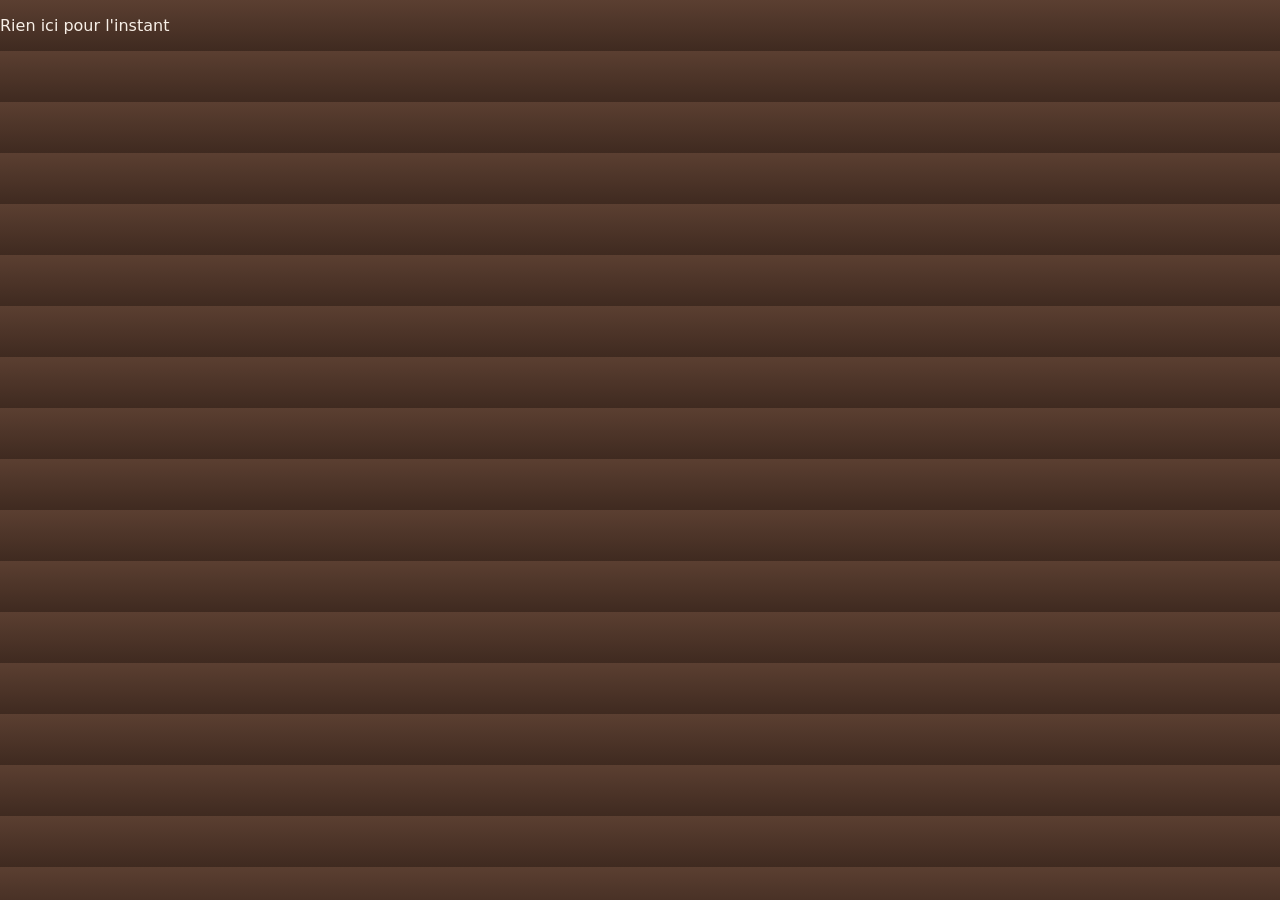
==== cafes.html @ 08c85175 "Add Les Douces Heures homepage and pages" ====
<!doctype html>
<html lang="fr">
  <head>
    <meta charset="utf-8" />
    <meta name="viewport" content="width=device-width, initial-scale=1" />
    <title>Cafés | Les Douces Heures</title>
    <link rel="stylesheet" href="styles.css" />
  </head>
  <body class="page-cafes">
    <p>Rien ici pour l'instant</p>
  </body>
</html>
---- styles.css ----
:root {
  --bg: #f2f8f2;
  --bg-soft: #f3eee6;
  --surface: rgba(255, 255, 255, 0.72);
  --surface-solid: #f8fbff;
  --text: #2c2119;
  --muted: #69584b;
  --coffee: #4d3428;
  --coffee-deep: #2c1d16;
  --beige: #d9c7ad;
  --sage: #93a08b;
  --wood: #be946d;
  --shadow: 0 18px 50px rgba(55, 38, 25, 0.08);
  --shadow-soft: 0 10px 30px rgba(55, 38, 25, 0.06);
  --radius-xl: 34px;
  --radius-lg: 24px;
  --radius-md: 18px;
  --radius-sm: 14px;
  --container: 1180px;
  --font-body: "Manrope", system-ui, sans-serif;
  --font-heading: "Fraunces", Georgia, serif;
}

* {
  box-sizing: border-box;
}

html {
  scroll-behavior: smooth;
}

body {
  margin: 0;
  font-family: var(--font-body);
  color: var(--text);
  background: var(--page-bg, #f8f6f2);
}

body.page-home {
  --page-bg: #f8f6f2;
}

body.page-cafes {
  --page-bg: linear-gradient(180deg, #5b3f31 0%, #3f2a20 100%);
  --page-text: #f7efe7;
  --page-muted: rgba(247, 239, 231, 0.78);
}

body.page-thes {
  --page-bg:
    radial-gradient(circle at top left, rgba(147, 160, 139, 0.16), transparent 28%),
    radial-gradient(circle at right top, rgba(205, 226, 207, 0.3), transparent 30%),
    linear-gradient(180deg, #f3fbf3 0%, #edf7ee 100%);
}

body.page-the {
  --page-bg:
    radial-gradient(circle at top left, rgba(147, 160, 139, 0.16), transparent 28%),
    radial-gradient(circle at right top, rgba(205, 226, 207, 0.3), transparent 30%),
    linear-gradient(180deg, #f3fbf3 0%, #edf7ee 100%);
}

body.page-cafes {
  color: var(--page-text, var(--text));
}

body.page-cafes .section,
body.page-cafes .page-hero,
body.page-cafes .footer {
  background: transparent;
}

body.page-cafes .container,
body.page-cafes .page-hero__copy,
body.page-cafes .page-hero__panel {
  color: var(--page-text, var(--text));
}

body.page-cafes .eyebrow,
body.page-cafes .section-kicker,
body.page-cafes .lead,
body.page-cafes .section-heading p,
body.page-cafes .feature-card p,
body.page-cafes .specialty-card p,
body.page-cafes .product-card p,
body.page-cafes .story__content p,
body.page-cafes .info-list strong,
body.page-cafes .footer p,
body.page-cafes .footer__bottom a,
body.page-cafes .socials a {
  color: var(--page-muted, var(--muted));
}

body.page-cafes .btn--primary {
  background: linear-gradient(135deg, #f0d1b2, #d8aa7b);
  color: #2c1d16;
}

body.page-cafes .btn--secondary {
  color: #f7efe7;
  border-color: rgba(247, 239, 231, 0.24);
}

img {
  display: block;
  width: 100%;
  height: 100%;
  object-fit: cover;
}

a {
  color: inherit;
  text-decoration: none;
}

.site-shell {
  overflow: clip;
}

.container {
  width: min(var(--container), calc(100% - 2rem));
  margin: 0 auto;
}

.skip-link {
  position: absolute;
  left: -999px;
  top: 1rem;
  z-index: 1000;
  padding: 0.75rem 1rem;
  border-radius: 999px;
  background: var(--coffee);
  color: #fff;
}

.skip-link:focus {
  left: 1rem;
}

.hero {
  position: relative;
  min-height: 100svh;
  display: grid;
  align-items: end;
  padding: 1.25rem 0 6rem;
}

.hero__media,
.hero__overlay {
  position: absolute;
  inset: 0;
}

.hero__media img {
  filter: saturate(0.95) contrast(0.92);
  transform: scale(1.03);
}

.hero__overlay {
  background:
    linear-gradient(180deg, rgba(20, 14, 11, 0.28) 0%, rgba(20, 14, 11, 0.36) 50%, rgba(248, 246, 242, 0.02) 100%),
    linear-gradient(90deg, rgba(14, 10, 8, 0.48) 0%, rgba(14, 10, 8, 0.14) 60%, rgba(14, 10, 8, 0.28) 100%);
}

.hero__brand {
  position: absolute;
  top: 1.4rem;
  left: 50%;
  transform: translateX(-50%);
  display: inline-flex;
  align-items: center;
  gap: 0.85rem;
  z-index: 2;
  padding: 0.8rem 1.1rem;
  border: 1px solid rgba(255, 255, 255, 0.16);
  border-radius: 999px;
  background: rgba(26, 18, 13, 0.3);
  color: #fff;
  backdrop-filter: blur(18px);
}

.brand-mark {
  width: 42px;
  height: 42px;
  border-radius: 50%;
  border: 1px solid rgba(255, 255, 255, 0.28);
  display: grid;
  place-items: center;
  position: relative;
}

.brand-mark span {
  position: absolute;
  border-radius: 999px;
  background: #f2d5b5;
}

.brand-mark span:nth-child(1) {
  width: 6px;
  height: 18px;
  top: 6px;
}

.brand-mark span:nth-child(2) {
  width: 22px;
  height: 12px;
  bottom: 6px;
}

.brand-mark span:nth-child(3) {
  width: 14px;
  height: 3px;
  bottom: 2px;
}

.brand-kicker {
  margin: 0;
  font-size: 0.75rem;
  letter-spacing: 0.14em;
  text-transform: uppercase;
  color: rgba(255, 255, 255, 0.72);
}

.brand-name {
  margin: 0.1rem 0 0;
  font-family: var(--font-heading);
  font-size: 1.08rem;
  font-weight: 600;
  letter-spacing: 0;
}

.hero__content {
  position: relative;
  z-index: 2;
  width: min(var(--container), calc(100% - 2rem));
  margin: 0 auto;
  display: grid;
  grid-template-columns: minmax(0, 1.15fr) minmax(280px, 360px);
  gap: 2rem;
  align-items: end;
}

.hero__copy {
  max-width: 760px;
  color: #fff;
  padding: 1rem 0 2rem;
}

.eyebrow,
.section-kicker {
  margin: 0 0 0.9rem;
  font-size: 0.78rem;
  font-weight: 800;
  letter-spacing: 0.16em;
  text-transform: uppercase;
}

.eyebrow {
  color: #f2d5b5;
}

.hero h1 {
  margin: 0;
  font-family: var(--font-heading);
  font-size: clamp(4rem, 10vw, 7.2rem);
  line-height: 0.9;
  letter-spacing: -0.06em;
  font-weight: 600;
}

.subtitle {
  margin: 1rem 0 0;
  font-size: clamp(1.05rem, 2vw, 1.35rem);
  color: rgba(255, 255, 255, 0.82);
}

.lead {
  max-width: 40rem;
  margin: 1.1rem 0 0;
  font-size: clamp(1rem, 1.35vw, 1.15rem);
  line-height: 1.85;
  color: rgba(255, 255, 255, 0.88);
}

.hero__actions {
  display: flex;
  flex-wrap: wrap;
  gap: 0.9rem;
  margin-top: 2rem;
}

.btn {
  display: inline-flex;
  align-items: center;
  justify-content: center;
  min-height: 52px;
  padding: 0.95rem 1.35rem;
  border-radius: 999px;
  font-weight: 800;
  transition: transform 220ms ease, box-shadow 220ms ease, background-color 220ms ease, color 220ms ease;
}

.btn:hover {
  transform: translateY(-2px);
}

.btn--primary {
  background: linear-gradient(135deg, var(--coffee), #6a4b39);
  color: #fff;
  box-shadow: 0 16px 40px rgba(77, 52, 40, 0.22);
}

.btn--secondary {
  background: rgba(255, 255, 255, 0.12);
  border: 1px solid rgba(255, 255, 255, 0.26);
  color: #fff;
  backdrop-filter: blur(12px);
}

.hero__note {
  background: linear-gradient(180deg, rgba(255, 255, 255, 0.9), rgba(255, 255, 255, 0.76));
  color: var(--text);
  border-radius: var(--radius-xl);
  padding: 1.5rem;
  box-shadow: var(--shadow);
  backdrop-filter: blur(16px);
}

.hero__note-title {
  margin: 0 0 0.7rem;
  font-family: var(--font-heading);
  font-size: 1.8rem;
  font-weight: 600;
}

.hero__note p:last-child {
  margin-bottom: 0;
  line-height: 1.8;
  color: var(--muted);
}

.section {
  padding: 4.5rem 0;
}

.section--soft {
  background: linear-gradient(180deg, rgba(255, 255, 255, 0.48), rgba(248, 246, 242, 0.72));
}

.grid-3 {
  display: grid;
  grid-template-columns: repeat(3, minmax(0, 1fr));
  gap: 1.4rem;
}

.overlap-cards {
  margin-top: -4.5rem;
  position: relative;
  z-index: 3;
}

.feature-card {
  overflow: hidden;
  border-radius: var(--radius-xl);
  background: rgba(255, 255, 255, 0.82);
  box-shadow: var(--shadow);
  transition: transform 240ms ease, box-shadow 240ms ease;
}

.feature-card:hover {
  transform: translateY(-8px);
  box-shadow: 0 22px 45px rgba(55, 38, 25, 0.12);
}

.feature-card__media {
  height: 230px;
  overflow: hidden;
}

.feature-card__media img,
.specialty-card img,
.product-card img,
.story__media img,
.gallery-item img {
  transition: transform 420ms ease;
}

.feature-card:hover img,
.specialty-card:hover img,
.product-card:hover img,
.story__media:hover img,
.gallery-item:hover img {
  transform: scale(1.05);
}

.feature-card__body {
  padding: 1.35rem 1.4rem 1.55rem;
}

.feature-card__icon {
  width: 52px;
  height: 52px;
  display: grid;
  place-items: center;
  border-radius: 50%;
  background: rgba(147, 160, 139, 0.16);
  font-size: 1.3rem;
  margin-bottom: 0.85rem;
}

.feature-card h2,
.section-heading h2,
.story__content h2,
.practical__content h2 {
  margin: 0;
  font-family: var(--font-heading);
  font-size: clamp(2.2rem, 4vw, 3.6rem);
  line-height: 0.98;
  letter-spacing: -0.05em;
  font-weight: 600;
}

.feature-card p,
.section-heading p,
.story__content p,
.specialty-card p,
.product-card p,
.info-list strong {
  line-height: 1.8;
  color: var(--muted);
}

.section-heading {
  max-width: 760px;
  margin-bottom: 2rem;
}

.section-heading p {
  margin-bottom: 0;
}

.specialties-grid {
  display: grid;
  grid-template-columns: repeat(3, minmax(0, 1fr));
  gap: 1.2rem;
}

.specialty-card {
  overflow: hidden;
  border-radius: var(--radius-lg);
  background: var(--surface-solid);
  box-shadow: var(--shadow-soft);
  transition: transform 240ms ease, box-shadow 240ms ease;
}

.specialty-card:hover {
  transform: translateY(-8px);
  box-shadow: var(--shadow);
}

.specialty-card img {
  height: 220px;
}

.specialty-card div {
  padding: 1.15rem 1.15rem 1.35rem;
}

.specialty-card h3,
.product-group h3,
.product-card h4,
.footer h3 {
  margin: 0 0 0.5rem;
  font-family: var(--font-heading);
  font-size: 1.08rem;
  font-weight: 600;
}

.products-layout {
  display: grid;
  gap: 2rem;
}

.product-group {
  padding: 1.5rem;
  border-radius: var(--radius-xl);
  background: rgba(255, 255, 255, 0.72);
  box-shadow: var(--shadow-soft);
}

.product-grid {
  display: grid;
  grid-template-columns: repeat(3, minmax(0, 1fr));
  gap: 1rem;
}

.product-card {
  overflow: hidden;
  border-radius: 22px;
  background: #fff;
  border: 1px solid rgba(77, 52, 40, 0.06);
  transition: transform 240ms ease, box-shadow 240ms ease;
}

.product-card:hover {
  transform: translateY(-6px);
  box-shadow: var(--shadow-soft);
}

.product-card img {
  height: 240px;
}

.product-card__body {
  padding: 1.1rem 1.1rem 1.2rem;
}

.text-link {
  display: inline-flex;
  margin-top: 0.55rem;
  color: var(--coffee);
  font-weight: 800;
}

.section--story {
  background:
    linear-gradient(135deg, rgba(147, 160, 139, 0.1), transparent 26%),
    linear-gradient(180deg, rgba(255, 255, 255, 0.38), rgba(248, 246, 242, 0.9));
}

.story {
  display: grid;
  grid-template-columns: 1.1fr 0.9fr;
  gap: 2rem;
  align-items: center;
}

.story__media,
.practical__map {
  overflow: hidden;
  border-radius: var(--radius-xl);
  box-shadow: var(--shadow);
  min-height: 460px;
}

.story__content {
  padding: 1rem 0;
}

.gallery-grid {
  display: grid;
  grid-template-columns: repeat(4, minmax(0, 1fr));
  gap: 1rem;
}

.gallery-item {
  margin: 0;
  overflow: hidden;
  border-radius: var(--radius-lg);
  box-shadow: var(--shadow-soft);
  position: relative;
  min-height: 250px;
}

.gallery-item--wide {
  grid-column: span 2;
}

.gallery-item figcaption {
  position: absolute;
  left: 1rem;
  bottom: 1rem;
  padding: 0.55rem 0.8rem;
  border-radius: 999px;
  background: rgba(255, 255, 255, 0.84);
  backdrop-filter: blur(10px);
  font-weight: 800;
}

.testimonial-carousel {
  display: grid;
  grid-template-columns: auto minmax(0, 1fr) auto;
  align-items: center;
  gap: 1rem;
}

.testimonial-carousel__viewport {
  overflow: hidden;
}

.testimonial-carousel__track {
  display: flex;
  transition: transform 500ms ease;
}

.testimonial {
  min-width: 100%;
  display: grid;
  place-items: center;
}

.testimonial__card {
  width: min(760px, 100%);
  padding: 2rem;
  border-radius: var(--radius-xl);
  background: rgba(255, 255, 255, 0.84);
  box-shadow: var(--shadow);
}

.testimonial__stars {
  color: #c89d48;
  letter-spacing: 0.2rem;
  font-size: 1.2rem;
}

.testimonial__card p {
  margin: 1rem 0 0;
  font-size: 1.05rem;
  line-height: 1.9;
}

.testimonial__meta {
  margin-top: 1rem;
  display: flex;
  align-items: center;
  justify-content: space-between;
  gap: 1rem;
  color: var(--muted);
}

.carousel-btn {
  width: 48px;
  height: 48px;
  border: 0;
  border-radius: 50%;
  background: var(--coffee);
  color: #fff;
  font-size: 1.7rem;
  cursor: pointer;
  box-shadow: var(--shadow-soft);
  transition: transform 200ms ease, opacity 200ms ease;
}

.carousel-btn:hover {
  transform: translateY(-2px);
}

.testimonial-dots {
  display: flex;
  justify-content: center;
  gap: 0.6rem;
  margin-top: 1rem;
}

.testimonial-dots button {
  width: 11px;
  height: 11px;
  border: 0;
  border-radius: 50%;
  background: rgba(77, 52, 40, 0.22);
  cursor: pointer;
}

.testimonial-dots button.is-active {
  width: 28px;
  border-radius: 999px;
  background: var(--coffee);
}

.practical {
  display: grid;
  grid-template-columns: 0.9fr 1.1fr;
  gap: 1.5rem;
  align-items: stretch;
}

.practical__content {
  padding: 1.5rem;
  border-radius: var(--radius-xl);
  background: rgba(255, 255, 255, 0.84);
  box-shadow: var(--shadow-soft);
}

.info-list {
  display: grid;
  gap: 1rem;
  margin: 1.5rem 0 2rem;
}

.info-list span {
  display: block;
  margin-bottom: 0.2rem;
  font-size: 0.82rem;
  font-weight: 800;
  letter-spacing: 0.12em;
  text-transform: uppercase;
  color: var(--sage);
}

.practical__map iframe {
  width: 100%;
  height: 100%;
  border: 0;
}

.footer {
  padding: 2.6rem 0 7rem;
  background: linear-gradient(180deg, rgba(255, 255, 255, 0.52), rgba(248, 246, 242, 1));
  border-top: 1px solid rgba(77, 52, 40, 0.08);
}

.footer__grid {
  display: grid;
  grid-template-columns: 1.3fr 1fr 1fr 1fr;
  gap: 1.3rem;
}

.footer__logo {
  margin: 0 0 0.8rem;
  font-family: var(--font-heading);
  font-size: 1.7rem;
  font-weight: 600;
  letter-spacing: -0.03em;
}

.socials {
  display: flex;
  gap: 0.8rem;
  flex-wrap: wrap;
}

.socials a,
.footer__bottom a {
  color: var(--coffee);
  font-weight: 700;
}

.footer__bottom {
  display: flex;
  gap: 1rem;
  justify-content: space-between;
  flex-wrap: wrap;
  margin-top: 1.8rem;
  padding-top: 1.2rem;
  border-top: 1px solid rgba(77, 52, 40, 0.08);
}

.page-hero {
  min-height: 64svh;
  padding: 2rem 0 3rem;
  display: grid;
  align-items: center;
  background:
    radial-gradient(circle at top left, rgba(147, 160, 139, 0.12), transparent 30%),
    radial-gradient(circle at top right, rgba(217, 199, 173, 0.18), transparent 28%),
    linear-gradient(180deg, #fffdf9 0%, #f8f6f2 100%);
}

.page-hero__inner {
  display: grid;
  grid-template-columns: minmax(0, 1.05fr) minmax(280px, 0.95fr);
  gap: 1.5rem;
  align-items: center;
}

.page-hero__copy {
  padding: 1rem 0;
}

.page-hero__copy h1 {
  margin: 0;
  font-family: var(--font-heading);
  font-size: clamp(3.4rem, 8vw, 6rem);
  line-height: 0.92;
  letter-spacing: -0.05em;
}

.page-hero__panel {
  overflow: hidden;
  border-radius: var(--radius-xl);
  box-shadow: var(--shadow);
  min-height: 420px;
}

.page-hero__panel img {
  min-height: 420px;
}

.page-hero .lead {
  color: var(--muted);
  max-width: 34rem;
}

.page-hero .btn {
  margin-top: 1rem;
}

.bottom-nav {
  position: fixed;
  left: 50%;
  bottom: max(1rem, env(safe-area-inset-bottom));
  transform: translateX(-50%);
  z-index: 50;
  display: grid;
  grid-template-columns: repeat(5, minmax(0, 1fr));
  width: min(720px, calc(100% - 1rem));
  padding: 0.55rem;
  gap: 0.35rem;
  border-radius: 999px;
  background: rgba(255, 255, 255, 0.76);
  backdrop-filter: blur(20px);
  box-shadow: 0 16px 40px rgba(55, 38, 25, 0.14);
}

.bottom-nav__item {
  display: grid;
  justify-items: center;
  gap: 0.18rem;
  padding: 0.72rem 0.45rem;
  border-radius: 999px;
  color: var(--muted);
  transition: background-color 200ms ease, color 200ms ease, transform 200ms ease;
}

.bottom-nav__item span {
  font-size: 1.05rem;
}

.bottom-nav__item strong {
  font-size: 0.82rem;
}

.bottom-nav__item:hover,
.bottom-nav__item.is-active {
  background: rgba(77, 52, 40, 0.12);
  color: var(--coffee);
  transform: translateY(-1px);
}

.reveal {
  opacity: 0;
  transform: translateY(28px);
  transition: opacity 700ms ease, transform 700ms ease;
}

.reveal.is-visible {
  opacity: 1;
  transform: translateY(0);
}

.section-heading,
.specialty-card,
.product-card,
.feature-card,
.story__media,
.story__content,
.gallery-item,
.testimonial__card,
.practical__content,
.practical__map {
  will-change: transform;
}

@media (max-width: 1100px) {
  .hero__content,
  .story,
  .practical,
  .footer__grid {
    grid-template-columns: 1fr;
  }

  .hero__content {
    gap: 1rem;
  }

  .story__media,
  .practical__map {
    min-height: 360px;
  }

  .grid-3,
  .specialties-grid,
  .product-grid,
  .gallery-grid {
    grid-template-columns: repeat(2, minmax(0, 1fr));
  }

  .page-hero__inner {
    grid-template-columns: 1fr;
  }
}

@media (max-width: 760px) {
  .hero {
    padding-top: 4.2rem;
    padding-bottom: 7rem;
  }

  .hero__brand {
    left: 1rem;
    transform: none;
    right: 1rem;
    justify-content: center;
  }

  .hero__content {
    width: calc(100% - 1rem);
  }

  .hero h1 {
    font-size: clamp(3.1rem, 14vw, 4.8rem);
  }

  .page-hero {
    min-height: auto;
    padding-top: 5rem;
  }

  .page-hero__panel,
  .page-hero__panel img {
    min-height: 300px;
  }

  .grid-3,
  .specialties-grid,
  .product-grid,
  .gallery-grid {
    grid-template-columns: 1fr;
  }

  .gallery-item--wide {
    grid-column: auto;
  }

  .overlap-cards {
    margin-top: -2rem;
  }

  .testimonial-carousel {
    grid-template-columns: 1fr;
  }

  .carousel-btn {
    display: none;
  }

  .bottom-nav {
    grid-template-columns: repeat(5, minmax(0, 1fr));
    width: calc(100% - 0.75rem);
    border-radius: 24px;
  }

  .bottom-nav__item {
    padding: 0.65rem 0.2rem;
  }

  .bottom-nav__item strong {
    font-size: 0.72rem;
  }

  .footer {
    padding-bottom: 8rem;
  }
}

@media (prefers-reduced-motion: reduce) {
  html {
    scroll-behavior: auto;
  }

  *,
  *::before,
  *::after {
    animation-duration: 0.01ms !important;
    animation-iteration-count: 1 !important;
    transition-duration: 0.01ms !important;
    scroll-behavior: auto !important;
  }
}
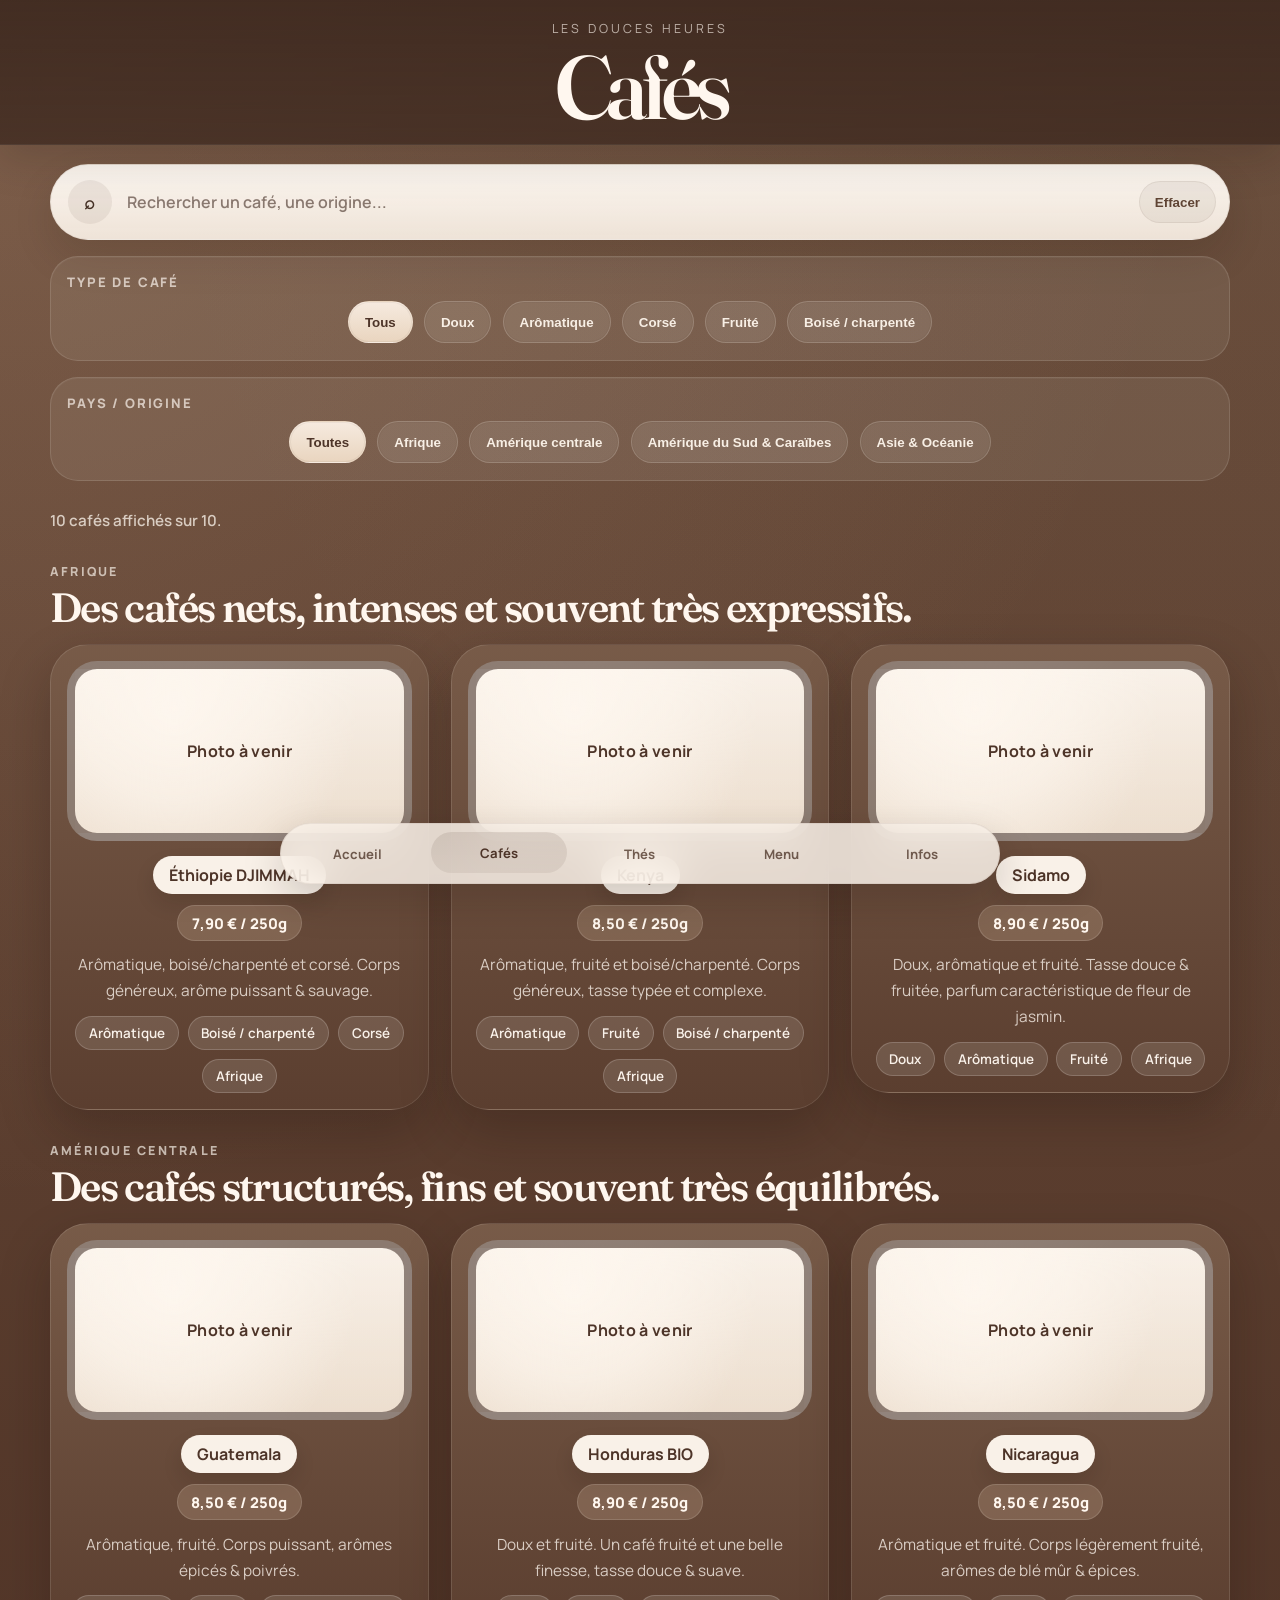
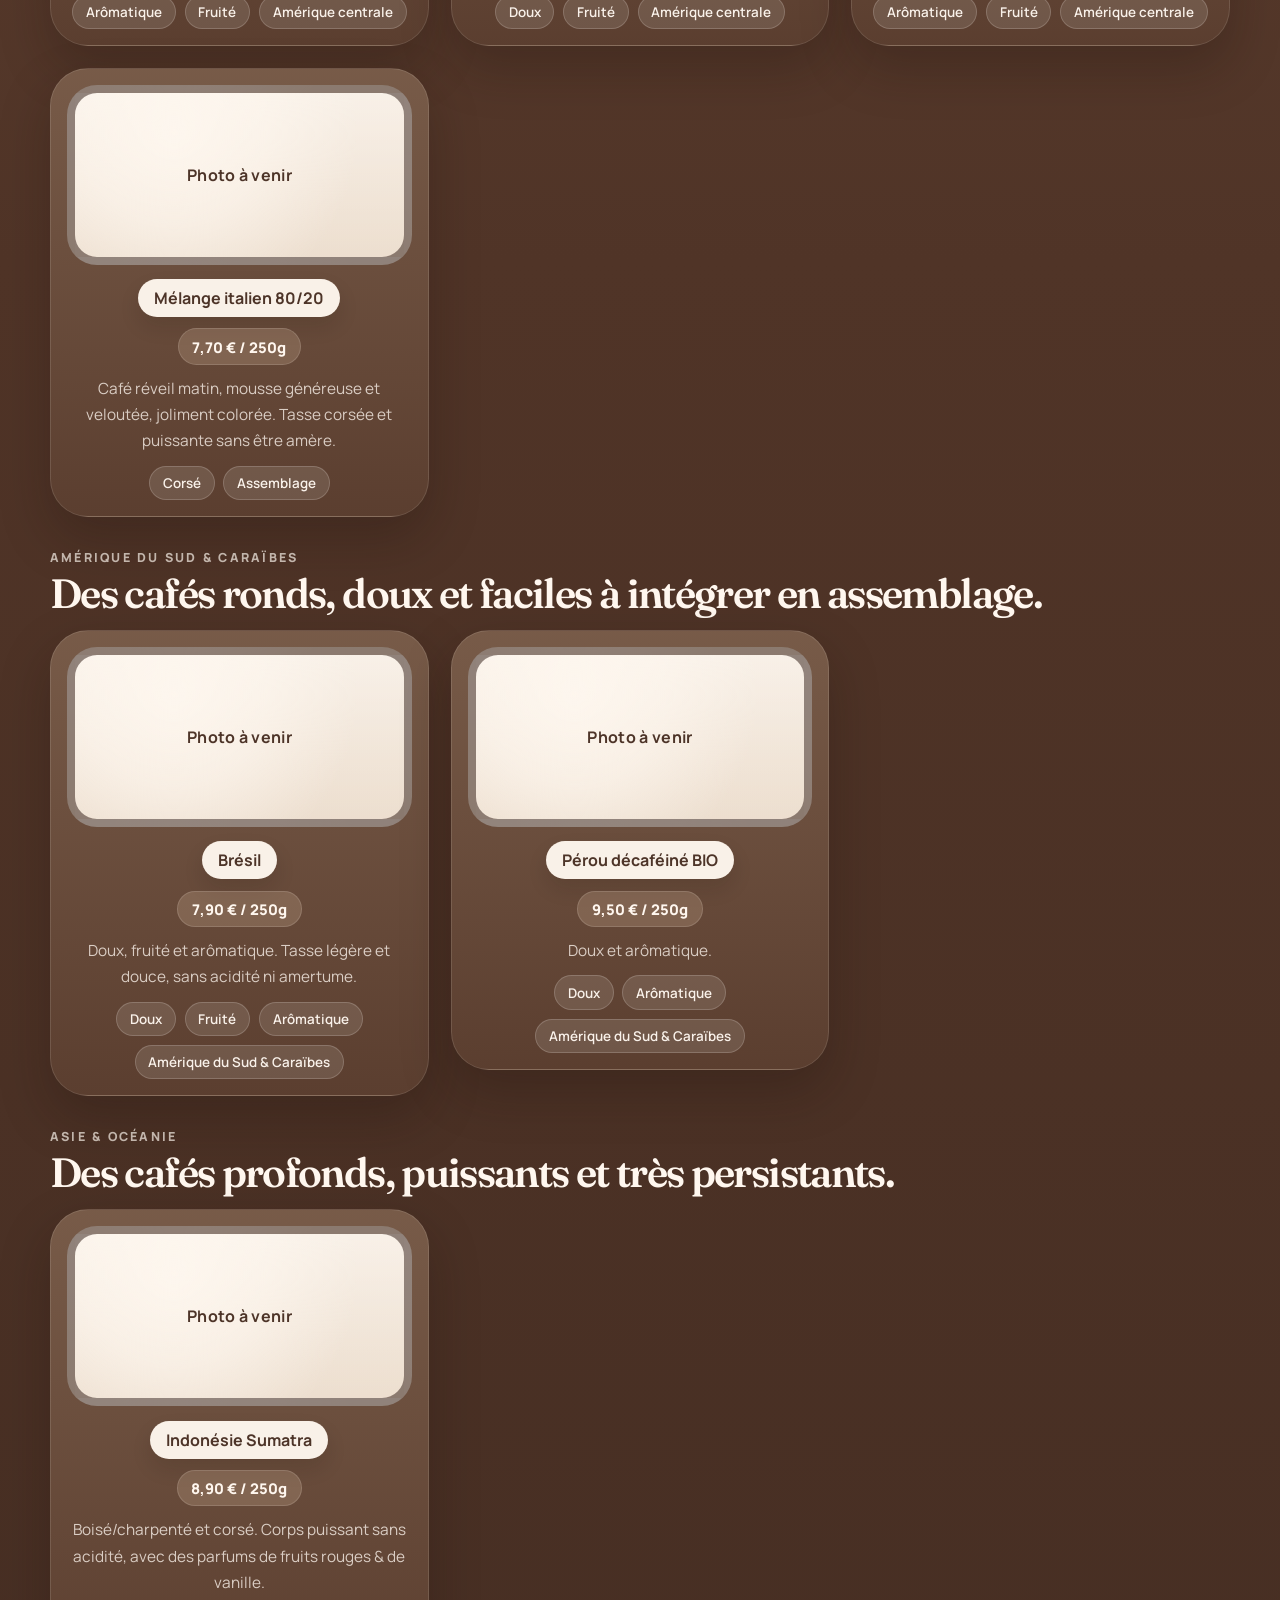
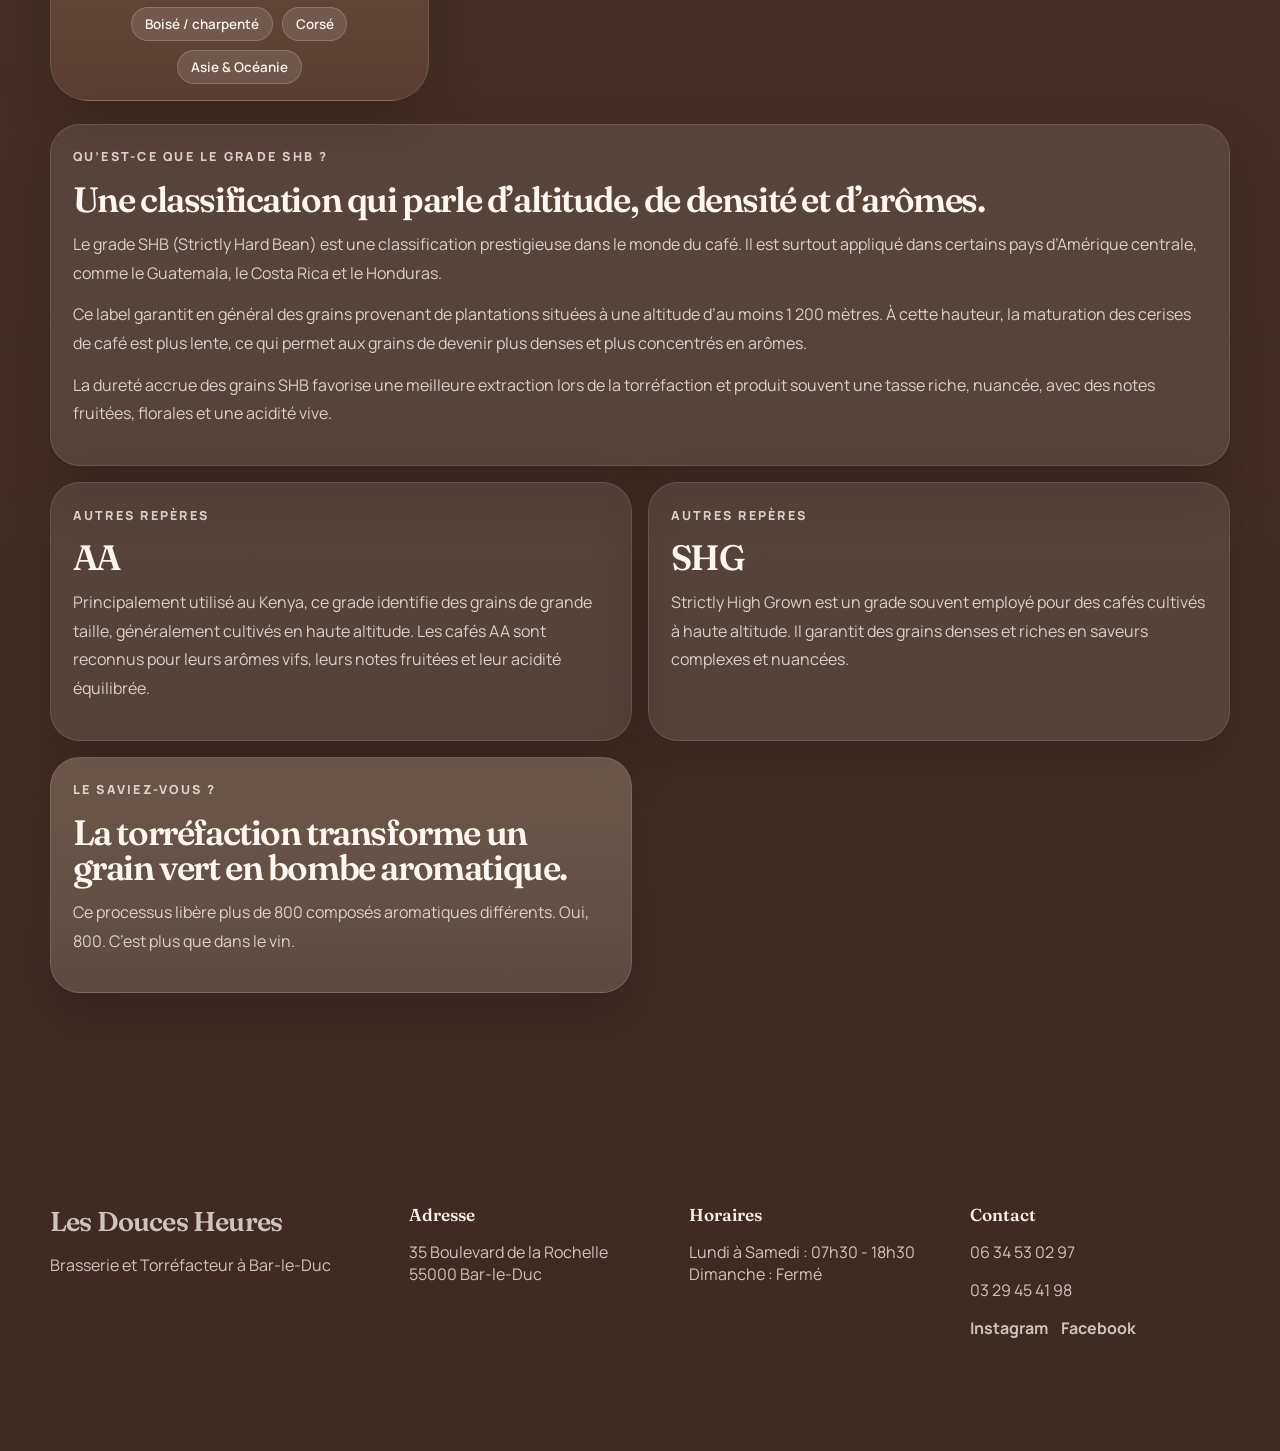
==== commit 0ca83af0: "Corrige l'encodage et la mise en page" ====
--- a/cafes.html
+++ b/cafes.html
@@ -1,12 +1,485 @@
-<!doctype html>
+﻿<!doctype html>
 <html lang="fr">
   <head>
     <meta charset="utf-8" />
     <meta name="viewport" content="width=device-width, initial-scale=1" />
     <title>Cafés | Les Douces Heures</title>
+    <meta name="theme-color" content="#5b3f31" />
+    <meta name="color-scheme" content="light" />
+    <link rel="preconnect" href="https://fonts.googleapis.com" />
+    <link rel="preconnect" href="https://fonts.gstatic.com" crossorigin />
+    <link
+      href="https://fonts.googleapis.com/css2?family=Fraunces:opsz,wght@9..144,400..700&family=Manrope:wght@400;500;600;700;800&display=swap"
+      rel="stylesheet"
+    />
     <link rel="stylesheet" href="styles.css" />
   </head>
   <body class="page-cafes">
-    <p>Rien ici pour l'instant</p>
+    <div class="site-shell cafe-shell">
+      <main class="cafe-page" id="contenu">
+        <header class="cafe-hero">
+          <div class="cafe-hero__inner container">
+            <p class="cafe-hero__eyebrow">Les Douces Heures</p>
+            <h1 class="cafe-hero__title">Cafés</h1>
+          </div>
+        </header>
+
+        <section class="cafe-toolbar" aria-label="Recherche et filtres">
+          <div class="container cafe-toolbar__inner">
+            <label class="cafe-search" for="cafe-search-input">
+              <span class="cafe-search__icon" aria-hidden="true">⌕</span>
+              <input
+                id="cafe-search-input"
+                class="cafe-search__input"
+                type="search"
+                placeholder="Rechercher un café, une origine..."
+                autocomplete="off"
+                spellcheck="false"
+              />
+              <button class="cafe-search__clear" type="button" aria-label="Effacer la recherche">
+                Effacer
+              </button>
+            </label>
+
+            <div class="cafe-filter-block">
+              <div class="cafe-filter-block__head">
+                <p>Type de café</p>
+              </div>
+              <div class="cafe-filters" data-filter-group="type" aria-label="Filtre par type de café">
+                <button class="cafe-chip is-active" type="button" data-filter="all">Tous</button>
+                <button class="cafe-chip" type="button" data-filter="doux">Doux</button>
+                <button class="cafe-chip" type="button" data-filter="aromatique">Arômatique</button>
+                <button class="cafe-chip" type="button" data-filter="corse">Corsé</button>
+                <button class="cafe-chip" type="button" data-filter="fruite">Fruité</button>
+                <button class="cafe-chip" type="button" data-filter="boise-charpente">
+                  Boisé / charpenté
+                </button>
+              </div>
+            </div>
+
+            <div class="cafe-filter-block">
+              <div class="cafe-filter-block__head">
+                <p>Pays / origine</p>
+              </div>
+              <div class="cafe-filters" data-filter-group="origin" aria-label="Filtre par pays">
+                <button class="cafe-chip is-active" type="button" data-filter="all">Toutes</button>
+                <button class="cafe-chip" type="button" data-filter="afrique">Afrique</button>
+                <button class="cafe-chip" type="button" data-filter="amerique-centrale">
+                  Amérique centrale
+                </button>
+                <button class="cafe-chip" type="button" data-filter="amerique-du-sud-caraibes">
+                  Amérique du Sud &amp; Caraïbes
+                </button>
+                <button class="cafe-chip" type="button" data-filter="asie-oceanie">
+                  Asie &amp; Océanie
+                </button>
+              </div>
+            </div>
+          </div>
+        </section>
+
+        <section class="cafe-grid-wrap">
+          <div class="container">
+            <p class="cafe-results" data-cafe-results>10 cafés affichés</p>
+
+            <section class="cafe-section">
+              <div class="cafe-section__head">
+                <p class="cafe-section__kicker">Afrique</p>
+                <h2 class="cafe-section__title">Des cafés nets, intenses et souvent très expressifs.</h2>
+              </div>
+
+              <div class="cafe-grid">
+                <article
+                  class="cafe-card"
+                  data-cafe-card
+                  data-name="Éthiopie DJIMMAH"
+                  data-types="aromatique boise-charpente corse"
+                  data-origin="afrique"
+                  data-search="ethiopie moka djimmah arromatique boise charpente corse corps genereux arome puissant sauvage afrique"
+                >
+                  <div class="cafe-card__frame">
+                    <div class="cafe-card__photo">Photo à venir</div>
+                    <div class="cafe-card__meta">
+                      <div class="cafe-card__name">Éthiopie DJIMMAH</div>
+                      <div class="cafe-card__price">7,90 € / 250g</div>
+                      <div class="cafe-card__description">
+                        Arômatique, boisé/charpenté et corsé. Corps généreux, arôme puissant &amp;
+                        sauvage.
+                      </div>
+                      <div class="cafe-card__tags">
+                        <span>Arômatique</span>
+                        <span>Boisé / charpenté</span>
+                        <span>Corsé</span>
+                        <span>Afrique</span>
+                      </div>
+                    </div>
+                  </div>
+                </article>
+
+                <article
+                  class="cafe-card"
+                  data-cafe-card
+                  data-name="Kenya"
+                  data-types="aromatique fruite boise-charpente"
+                  data-origin="afrique"
+                  data-search="kenya ab aromatique fruite boise charpente corps genereux tasse typique complexe framboise rhubarbe cassis afrique"
+                >
+                  <div class="cafe-card__frame">
+                    <div class="cafe-card__photo">Photo à venir</div>
+                    <div class="cafe-card__meta">
+                      <div class="cafe-card__name">Kenya</div>
+                      <div class="cafe-card__price">8,50 € / 250g</div>
+                      <div class="cafe-card__description">
+                        Arômatique, fruité et boisé/charpenté. Corps généreux, tasse typée et
+                        complexe.
+                      </div>
+                      <div class="cafe-card__tags">
+                        <span>Arômatique</span>
+                        <span>Fruité</span>
+                        <span>Boisé / charpenté</span>
+                        <span>Afrique</span>
+                      </div>
+                    </div>
+                  </div>
+                </article>
+
+                <article
+                  class="cafe-card"
+                  data-cafe-card
+                  data-name="Sidamo"
+                  data-types="doux aromatique fruite"
+                  data-origin="afrique"
+                  data-search="sidamo doux aromatique fruite tasse douce fruitee parfum caracteristique fleur de jasmin afrique"
+                >
+                  <div class="cafe-card__frame">
+                    <div class="cafe-card__photo">Photo à venir</div>
+                    <div class="cafe-card__meta">
+                      <div class="cafe-card__name">Sidamo</div>
+                      <div class="cafe-card__price">8,90 € / 250g</div>
+                      <div class="cafe-card__description">
+                        Doux, arômatique et fruité. Tasse douce &amp; fruitée, parfum caractéristique
+                        de fleur de jasmin.
+                      </div>
+                      <div class="cafe-card__tags">
+                        <span>Doux</span>
+                        <span>Arômatique</span>
+                        <span>Fruité</span>
+                        <span>Afrique</span>
+                      </div>
+                    </div>
+                  </div>
+                </article>
+              </div>
+            </section>
+
+            <section class="cafe-section">
+              <div class="cafe-section__head">
+                <p class="cafe-section__kicker">Amérique centrale</p>
+                <h2 class="cafe-section__title">Des cafés structurés, fins et souvent très équilibrés.</h2>
+              </div>
+
+              <div class="cafe-grid">
+                <article
+                  class="cafe-card"
+                  data-cafe-card
+                  data-name="Guatemala"
+                  data-types="aromatique fruite"
+                  data-origin="amerique-centrale"
+                  data-search="guatemala shb strictly hard bean aromatique fruite corps puissant aromes epices poivres amerique centrale"
+                >
+                  <div class="cafe-card__frame">
+                    <div class="cafe-card__photo">Photo à venir</div>
+                    <div class="cafe-card__meta">
+                      <div class="cafe-card__name">Guatemala</div>
+                      <div class="cafe-card__price">8,50 € / 250g</div>
+                      <div class="cafe-card__description">
+                        Arômatique, fruité. Corps puissant, arômes épicés &amp; poivrés.
+                      </div>
+                      <div class="cafe-card__tags">
+                        <span>Arômatique</span>
+                        <span>Fruité</span>
+                        <span>Amérique centrale</span>
+                      </div>
+                    </div>
+                  </div>
+                </article>
+
+                <article
+                  class="cafe-card"
+                  data-cafe-card
+                  data-name="Honduras BIO"
+                  data-types="doux fruite"
+                  data-origin="amerique-centrale"
+                  data-search="honduras shg bio doux fruite strictly high grown cafe fruité belle finesse tasse douce suave amerique centrale"
+                >
+                  <div class="cafe-card__frame">
+                    <div class="cafe-card__photo">Photo à venir</div>
+                    <div class="cafe-card__meta">
+                      <div class="cafe-card__name">Honduras BIO</div>
+                      <div class="cafe-card__price">8,90 € / 250g</div>
+                      <div class="cafe-card__description">
+                        Doux et fruité. Un café fruité et une belle finesse, tasse douce &amp; suave.
+                      </div>
+                      <div class="cafe-card__tags">
+                        <span>Doux</span>
+                        <span>Fruité</span>
+                        <span>Amérique centrale</span>
+                      </div>
+                    </div>
+                  </div>
+                </article>
+
+                <article
+                  class="cafe-card"
+                  data-cafe-card
+                  data-name="Nicaragua"
+                  data-types="aromatique fruite"
+                  data-origin="amerique-centrale"
+                  data-search="nicaragua aromatique fruite corps legerement fruite aromes ble mur et epices amerique centrale"
+                >
+                  <div class="cafe-card__frame">
+                    <div class="cafe-card__photo">Photo à venir</div>
+                    <div class="cafe-card__meta">
+                      <div class="cafe-card__name">Nicaragua</div>
+                      <div class="cafe-card__price">8,50 € / 250g</div>
+                      <div class="cafe-card__description">
+                        Arômatique et fruité. Corps légèrement fruité, arômes de blé mûr &amp; épices.
+                      </div>
+                      <div class="cafe-card__tags">
+                        <span>Arômatique</span>
+                        <span>Fruité</span>
+                        <span>Amérique centrale</span>
+                      </div>
+                    </div>
+                  </div>
+                </article>
+
+                <article
+                  class="cafe-card cafe-card--wide"
+                  data-cafe-card
+                  data-name="Mélange italien 80/20"
+                  data-types="doux fruite aromatique"
+                  data-origin="amerique-centrale"
+                  data-search="nicaragua doux fruite aromatique tasse suave equilibree aromes fruites cacaotes caramel beurre sale amerique centrale"
+                >
+                  <div class="cafe-card__frame cafe-card__frame--wide">
+                    <div class="cafe-card__photo">Photo à venir</div>
+                    <div class="cafe-card__meta">
+                      <div class="cafe-card__name">Mélange italien 80/20</div>
+                      <div class="cafe-card__price">7,70 € / 250g</div>
+                      <div class="cafe-card__description">
+                        Café réveil matin, mousse généreuse et veloutée, joliment colorée. Tasse
+                        corsée et puissante sans être amère.
+                      </div>
+                      <div class="cafe-card__tags">
+                        <span>Corsé</span>
+                        <span>Assemblage</span>
+                      </div>
+                    </div>
+                  </div>
+                </article>
+              </div>
+            </section>
+
+            <section class="cafe-section">
+              <div class="cafe-section__head">
+                <p class="cafe-section__kicker">Amérique du Sud &amp; Caraïbes</p>
+                <h2 class="cafe-section__title">Des cafés ronds, doux et faciles à intégrer en assemblage.</h2>
+              </div>
+
+              <div class="cafe-grid">
+                <article
+                  class="cafe-card"
+                  data-cafe-card
+                  data-name="Brésil"
+                  data-types="doux fruite aromatique"
+                  data-origin="amerique-du-sud-caraibes"
+                  data-search="bresil santos doux fruite aromatique tasse legere douce sans acidite ni amertume amerique du sud caraibes"
+                >
+                  <div class="cafe-card__frame">
+                    <div class="cafe-card__photo">Photo à venir</div>
+                    <div class="cafe-card__meta">
+                      <div class="cafe-card__name">Brésil</div>
+                      <div class="cafe-card__price">7,90 € / 250g</div>
+                      <div class="cafe-card__description">
+                        Doux, fruité et arômatique. Tasse légère et douce, sans acidité ni amertume.
+                      </div>
+                      <div class="cafe-card__tags">
+                        <span>Doux</span>
+                        <span>Fruité</span>
+                        <span>Arômatique</span>
+                        <span>Amérique du Sud &amp; Caraïbes</span>
+                      </div>
+                    </div>
+                  </div>
+                </article>
+
+                <article
+                  class="cafe-card"
+                  data-cafe-card
+                  data-name="Pérou décaféiné BIO"
+                  data-types="doux aromatique"
+                  data-origin="amerique-du-sud-caraibes"
+                  data-search="perou decafeine bio doux aromatique cafe doux et aromatique amerique du sud caraibes"
+                >
+                  <div class="cafe-card__frame">
+                    <div class="cafe-card__photo">Photo à venir</div>
+                    <div class="cafe-card__meta">
+                      <div class="cafe-card__name">Pérou décaféiné BIO</div>
+                      <div class="cafe-card__price">9,50 € / 250g</div>
+                      <div class="cafe-card__description">
+                        Doux et arômatique.
+                      </div>
+                      <div class="cafe-card__tags">
+                        <span>Doux</span>
+                        <span>Arômatique</span>
+                        <span>Amérique du Sud &amp; Caraïbes</span>
+                      </div>
+                    </div>
+                  </div>
+                </article>
+              </div>
+            </section>
+
+            <section class="cafe-section">
+              <div class="cafe-section__head">
+                <p class="cafe-section__kicker">Asie &amp; Océanie</p>
+                <h2 class="cafe-section__title">Des cafés profonds, puissants et très persistants.</h2>
+              </div>
+
+              <div class="cafe-grid">
+                <article
+                  class="cafe-card cafe-card--wide"
+                  data-cafe-card
+                  data-name="Indonésie Sumatra"
+                  data-types="boise-charpente corse"
+                  data-origin="asie-oceanie"
+                  data-search="indonesie sumatra boise charpente corse corps puissant sans acidite parfums fruits rouges vanille asie oceanie"
+                >
+                  <div class="cafe-card__frame cafe-card__frame--wide">
+                    <div class="cafe-card__photo">Photo à venir</div>
+                    <div class="cafe-card__meta">
+                      <div class="cafe-card__name">Indonésie Sumatra</div>
+                      <div class="cafe-card__price">8,90 € / 250g</div>
+                      <div class="cafe-card__description">
+                        Boisé/charpenté et corsé. Corps puissant sans acidité, avec des parfums de
+                        fruits rouges &amp; de vanille.
+                      </div>
+                      <div class="cafe-card__tags">
+                        <span>Boisé / charpenté</span>
+                        <span>Corsé</span>
+                        <span>Asie &amp; Océanie</span>
+                      </div>
+                    </div>
+                  </div>
+                </article>
+              </div>
+            </section>
+          </div>
+        </section>
+
+        <section class="cafe-info">
+          <div class="container cafe-info__grid">
+            <article class="cafe-info-card cafe-info-card--wide">
+              <p class="cafe-info-card__kicker">Qu’est-ce que le grade SHB ?</p>
+              <h2>Une classification qui parle d’altitude, de densité et d’arômes.</h2>
+              <p>
+                Le grade SHB (Strictly Hard Bean) est une classification prestigieuse dans le monde
+                du café. Il est surtout appliqué dans certains pays d’Amérique centrale, comme le
+                Guatemala, le Costa Rica et le Honduras.
+              </p>
+              <p>
+                Ce label garantit en général des grains provenant de plantations situées à une
+                altitude d’au moins 1 200 mètres. À cette hauteur, la maturation des cerises de
+                café est plus lente, ce qui permet aux grains de devenir plus denses et plus
+                concentrés en arômes.
+              </p>
+              <p>
+                La dureté accrue des grains SHB favorise une meilleure extraction lors de la
+                torréfaction et produit souvent une tasse riche, nuancée, avec des notes fruitées,
+                florales et une acidité vive.
+              </p>
+            </article>
+
+            <article class="cafe-info-card">
+              <p class="cafe-info-card__kicker">Autres repères</p>
+              <h3>AA</h3>
+              <p>
+                Principalement utilisé au Kenya, ce grade identifie des grains de grande taille,
+                généralement cultivés en haute altitude. Les cafés AA sont reconnus pour leurs
+                arômes vifs, leurs notes fruitées et leur acidité équilibrée.
+              </p>
+            </article>
+
+            <article class="cafe-info-card">
+              <p class="cafe-info-card__kicker">Autres repères</p>
+              <h3>SHG</h3>
+              <p>
+                Strictly High Grown est un grade souvent employé pour des cafés cultivés à haute
+                altitude. Il garantit des grains denses et riches en saveurs complexes et nuancées.
+              </p>
+            </article>
+
+            <article class="cafe-info-card cafe-info-card--accent">
+              <p class="cafe-info-card__kicker">Le saviez-vous ?</p>
+              <h3>La torréfaction transforme un grain vert en bombe aromatique.</h3>
+              <p>
+                Ce processus libère plus de 800 composés aromatiques différents. Oui, 800. C’est
+                plus que dans le vin.
+              </p>
+            </article>
+          </div>
+        </section>
+      </main>
+      <footer class="footer">
+        <div class="container footer__grid">
+          <div>
+            <p class="footer__logo">Les Douces Heures</p>
+            <p>Brasserie et Torréfacteur à Bar-le-Duc</p>
+          </div>
+          <div>
+            <h3>Adresse</h3>
+            <p>35 Boulevard de la Rochelle<br />55000 Bar-le-Duc</p>
+          </div>
+          <div>
+            <h3>Horaires</h3>
+            <p>Lundi à Samedi : 07h30 - 18h30<br />Dimanche : Fermé</p>
+          </div>
+          <div>
+            <h3>Contact</h3>
+            <p>06 34 53 02 97</p>
+            <p>03 29 45 41 98</p>
+            <div class="socials">
+              <a href="https://www.instagram.com/lesdoucesheures.bld/" target="_blank" rel="noreferrer"
+                >Instagram</a
+              >
+              <a href="https://www.facebook.com/Lesdoucesheuresbld" target="_blank" rel="noreferrer"
+                >Facebook</a
+              >
+            </div>
+          </div>
+        </div>
+      </footer>
+    </div>
+
+    <nav class="bottom-nav" aria-label="Navigation principale">
+      <a href="index.html" class="bottom-nav__item">
+        <strong>Accueil</strong>
+      </a>
+      <a href="cafes.html" class="bottom-nav__item is-active">
+        <strong>Cafés</strong>
+      </a>
+      <a href="the.html" class="bottom-nav__item">
+        <strong>Thés</strong>
+      </a>
+      <a href="menu.html" class="bottom-nav__item">
+        <strong>Menu</strong>
+      </a>
+      <a href="index.html#contact" class="bottom-nav__item">
+        <strong>Infos</strong>
+      </a>
+    </nav>
+
+    <script src="script.js"></script>
   </body>
 </html>
--- a/styles.css
+++ b/styles.css
@@ -44,6 +44,10 @@
   --page-bg: linear-gradient(180deg, #5b3f31 0%, #3f2a20 100%);
   --page-text: #f7efe7;
   --page-muted: rgba(247, 239, 231, 0.78);
+  --cafe-surface: rgba(255, 248, 240, 0.18);
+  --cafe-surface-strong: rgba(255, 248, 240, 0.3);
+  --cafe-border: rgba(255, 248, 240, 0.16);
+  --cafe-shadow: 0 22px 50px rgba(27, 17, 12, 0.26);
 }
 
 body.page-thes {
@@ -99,6 +103,536 @@
 body.page-cafes .btn--secondary {
   color: #f7efe7;
   border-color: rgba(247, 239, 231, 0.24);
+}
+
+body.page-cafes .site-shell {
+  min-height: 100svh;
+  background:
+    radial-gradient(circle at top left, rgba(240, 209, 178, 0.16), transparent 25%),
+    radial-gradient(circle at top right, rgba(147, 160, 139, 0.08), transparent 24%),
+    linear-gradient(180deg, #6a4b39 0%, #503427 40%, #3f2a20 100%);
+}
+
+body.page-cafes .cafe-page {
+  position: relative;
+  padding: 0 0 8.5rem;
+}
+
+body.page-cafes .cafe-hero {
+  position: sticky;
+  top: 0;
+  z-index: 20;
+  padding: 1.25rem 0 1rem;
+  background:
+    linear-gradient(180deg, rgba(63, 42, 32, 0.94) 0%, rgba(63, 42, 32, 0.82) 100%);
+  backdrop-filter: blur(18px);
+  border-bottom: 1px solid rgba(255, 248, 240, 0.08);
+  box-shadow: 0 12px 40px rgba(27, 17, 12, 0.18);
+  transition: padding 220ms ease, background-color 220ms ease, box-shadow 220ms ease;
+}
+
+body.page-cafes.is-scrolled .cafe-hero {
+  padding: 0.65rem 0 0.55rem;
+  background:
+    linear-gradient(180deg, rgba(63, 42, 32, 0.98) 0%, rgba(63, 42, 32, 0.9) 100%);
+  box-shadow: 0 10px 28px rgba(27, 17, 12, 0.24);
+}
+
+body.page-cafes .cafe-hero__inner {
+  text-align: center;
+  display: grid;
+  justify-items: center;
+  gap: 0.55rem;
+}
+
+body.page-cafes .cafe-hero__eyebrow {
+  margin: 0;
+  font-size: 0.78rem;
+  letter-spacing: 0.24em;
+  text-transform: uppercase;
+  color: rgba(247, 239, 231, 0.68);
+}
+
+body.page-cafes .cafe-hero__title {
+  margin: 0;
+  font-family: var(--font-heading);
+  font-size: clamp(3.2rem, 7vw, 6.5rem);
+  line-height: 0.92;
+  letter-spacing: -0.07em;
+  font-weight: 600;
+  color: #fff7ef;
+  transform-origin: center top;
+  transition: font-size 240ms ease, letter-spacing 240ms ease, transform 240ms ease;
+}
+
+body.page-cafes.is-scrolled .cafe-hero__title {
+  font-size: clamp(1.9rem, 3.2vw, 2.8rem);
+  letter-spacing: -0.04em;
+  transform: translateY(-1px);
+}
+
+body.page-cafes .cafe-hero__lead {
+  max-width: 50rem;
+  margin: 0;
+  color: rgba(247, 239, 231, 0.78);
+  line-height: 1.8;
+}
+
+body.page-cafes .cafe-toolbar {
+  padding: 1.2rem 0 0.8rem;
+}
+
+body.page-cafes .cafe-toolbar__inner {
+  display: grid;
+  gap: 1rem;
+}
+
+body.page-cafes .cafe-search {
+  min-height: 76px;
+  padding: 0.6rem 0.8rem 0.6rem 1.05rem;
+  border-radius: 999px;
+  background: linear-gradient(180deg, rgba(255, 250, 244, 0.98), rgba(246, 236, 225, 0.94));
+  border: 1px solid rgba(77, 52, 40, 0.08);
+  box-shadow: 0 18px 40px rgba(27, 17, 12, 0.12);
+  display: flex;
+  align-items: center;
+  gap: 0.85rem;
+  color: #453126;
+  font-weight: 600;
+}
+
+body.page-cafes .cafe-search:focus-within {
+  box-shadow:
+    0 18px 40px rgba(27, 17, 12, 0.12),
+    0 0 0 4px rgba(240, 209, 178, 0.28);
+}
+
+body.page-cafes .cafe-search__icon {
+  width: 44px;
+  height: 44px;
+  display: grid;
+  place-items: center;
+  border-radius: 50%;
+  background: rgba(77, 52, 40, 0.08);
+  font-size: 1.1rem;
+  flex: 0 0 auto;
+}
+
+body.page-cafes .cafe-search__input {
+  flex: 1 1 auto;
+  min-width: 0;
+  height: 52px;
+  border: 0;
+  outline: 0;
+  background: transparent;
+  color: #453126;
+  font: inherit;
+}
+
+body.page-cafes .cafe-search__input::placeholder {
+  color: rgba(69, 49, 38, 0.62);
+}
+
+body.page-cafes .cafe-search__clear {
+  flex: 0 0 auto;
+  min-height: 42px;
+  padding: 0.55rem 0.95rem;
+  border: 1px solid rgba(77, 52, 40, 0.08);
+  border-radius: 999px;
+  background: rgba(77, 52, 40, 0.06);
+  color: #5f4434;
+  font-weight: 700;
+  cursor: pointer;
+  transition: transform 200ms ease, background-color 200ms ease;
+}
+
+body.page-cafes .cafe-search__clear:hover {
+  transform: translateY(-1px);
+  background: rgba(77, 52, 40, 0.1);
+}
+
+body.page-cafes .cafe-filter-block {
+  display: grid;
+  gap: 0.6rem;
+  padding: 1rem 1rem 1.05rem;
+  border-radius: 28px;
+  background: rgba(255, 248, 240, 0.08);
+  border: 1px solid rgba(255, 248, 240, 0.12);
+  box-shadow: inset 0 1px 0 rgba(255, 255, 255, 0.04);
+}
+
+body.page-cafes .cafe-filter-block__head p {
+  margin: 0;
+  font-size: 0.82rem;
+  font-weight: 800;
+  letter-spacing: 0.14em;
+  text-transform: uppercase;
+  color: rgba(247, 239, 231, 0.72);
+}
+
+body.page-cafes .cafe-filters {
+  display: flex;
+  flex-wrap: wrap;
+  justify-content: center;
+  gap: 0.7rem;
+}
+
+body.page-cafes .cafe-chip {
+  min-height: 42px;
+  padding: 0.7rem 1rem;
+  border: 1px solid rgba(255, 248, 240, 0.16);
+  border-radius: 999px;
+  background: rgba(255, 248, 240, 0.1);
+  color: #f8efe5;
+  font-weight: 700;
+  cursor: pointer;
+  box-shadow: inset 0 0 0 1px rgba(77, 52, 40, 0.06);
+  transition: transform 200ms ease, background-color 200ms ease, color 200ms ease;
+}
+
+body.page-cafes .cafe-chip.is-active {
+  background: linear-gradient(180deg, #f6eadf, #e9d5bf);
+  color: #4d3428;
+  border-color: transparent;
+}
+
+body.page-cafes .cafe-grid-wrap {
+  padding: 1rem 0 0;
+}
+
+body.page-cafes .cafe-results {
+  margin: 0 0 0.9rem;
+  color: rgba(247, 239, 231, 0.78);
+  font-size: 0.95rem;
+  font-weight: 600;
+}
+
+body.page-cafes .cafe-grid {
+  display: grid;
+  grid-template-columns: repeat(3, minmax(0, 1fr));
+  gap: 1.35rem;
+}
+
+body.page-cafes .cafe-card {
+  min-width: 0;
+}
+
+body.page-cafes .cafe-card--wide {
+  grid-column: span 1;
+}
+
+body.page-cafes .cafe-card__frame {
+  min-height: 290px;
+  padding: 1rem;
+  border-radius: 38px;
+  background:
+    linear-gradient(180deg, rgba(121, 92, 74, 0.92), rgba(90, 61, 47, 0.92)),
+    #6a4b39;
+  box-shadow: var(--cafe-shadow);
+  border: 1px solid rgba(255, 248, 240, 0.12);
+  display: grid;
+  grid-template-rows: 1fr auto;
+  gap: 0.9rem;
+}
+
+body.page-cafes .cafe-card__frame--wide {
+  min-height: 300px;
+}
+
+body.page-cafes .cafe-card__photo {
+  border-radius: 30px;
+  border: 8px solid rgba(61, 41, 33, 0.55);
+  background:
+    radial-gradient(circle at 30% 25%, rgba(255, 248, 240, 0.9), rgba(255, 248, 240, 0.7) 35%, rgba(255, 248, 240, 0.32) 70%),
+    linear-gradient(180deg, #f5ede4, #e4d2bf);
+  color: #4d3428;
+  display: grid;
+  place-items: center;
+  text-align: center;
+  font-weight: 700;
+  letter-spacing: 0.02em;
+  min-height: 180px;
+  padding: 1rem;
+}
+
+body.page-cafes .cafe-card__meta {
+  display: grid;
+  justify-items: center;
+  gap: 0.7rem;
+  color: #fff7ef;
+}
+
+body.page-cafes .cafe-card__name {
+  display: inline-flex;
+  align-items: center;
+  min-height: 38px;
+  padding: 0.5rem 1rem;
+  border-radius: 999px;
+  background: rgba(255, 248, 240, 0.96);
+  color: #4d3428;
+  font-weight: 700;
+  box-shadow: 0 10px 20px rgba(27, 17, 12, 0.12);
+}
+
+body.page-cafes .cafe-card__price {
+  display: inline-flex;
+  align-items: center;
+  min-height: 34px;
+  padding: 0.45rem 0.85rem;
+  border-radius: 999px;
+  background: rgba(240, 209, 178, 0.2);
+  border: 1px solid rgba(255, 248, 240, 0.14);
+  color: #fff7ef;
+  font-size: 0.92rem;
+  font-weight: 800;
+}
+
+body.page-cafes .cafe-card__tags {
+  display: flex;
+  flex-wrap: wrap;
+  justify-content: center;
+  gap: 0.55rem;
+}
+
+body.page-cafes .cafe-card__tags span {
+  min-height: 30px;
+  padding: 0.45rem 0.8rem;
+  border-radius: 999px;
+  background: rgba(255, 248, 240, 0.12);
+  border: 1px solid rgba(255, 248, 240, 0.18);
+  color: rgba(255, 248, 240, 0.96);
+  font-size: 0.84rem;
+  font-weight: 600;
+}
+
+body.page-cafes .cafe-card.is-hidden {
+  display: none;
+}
+
+body.page-cafes .cafe-section {
+  margin-top: 2rem;
+}
+
+body.page-cafes .cafe-section__head {
+  display: grid;
+  gap: 0.45rem;
+  margin-bottom: 1rem;
+}
+
+body.page-cafes .cafe-section__kicker,
+body.page-cafes .cafe-info-card__kicker {
+  margin: 0;
+  font-size: 0.78rem;
+  font-weight: 800;
+  letter-spacing: 0.18em;
+  text-transform: uppercase;
+  color: rgba(247, 239, 231, 0.7);
+}
+
+body.page-cafes .cafe-section__title {
+  margin: 0;
+  color: #fff7ef;
+  font-family: var(--font-heading);
+  font-size: clamp(1.5rem, 3.2vw, 2.6rem);
+  line-height: 1;
+  letter-spacing: -0.04em;
+  font-weight: 600;
+}
+
+body.page-cafes .cafe-card__description {
+  color: rgba(247, 239, 231, 0.8);
+  text-align: center;
+  line-height: 1.7;
+  font-size: 0.96rem;
+}
+
+body.page-cafes .cafe-info {
+  padding: 1.4rem 0 2rem;
+}
+
+body.page-cafes .cafe-info__grid {
+  display: grid;
+  grid-template-columns: repeat(2, minmax(0, 1fr));
+  gap: 1rem;
+}
+
+body.page-cafes .cafe-info-card {
+  padding: 1.35rem 1.35rem 1.5rem;
+  border-radius: 30px;
+  background: rgba(255, 248, 240, 0.1);
+  border: 1px solid rgba(255, 248, 240, 0.12);
+  box-shadow: var(--cafe-shadow);
+  color: #fff7ef;
+}
+
+body.page-cafes .cafe-info-card--wide {
+  grid-column: span 2;
+}
+
+body.page-cafes .cafe-info-card--accent {
+  background:
+    linear-gradient(180deg, rgba(240, 209, 178, 0.18), rgba(255, 248, 240, 0.08)),
+    rgba(255, 248, 240, 0.08);
+}
+
+body.page-cafes .cafe-info-card h2,
+body.page-cafes .cafe-info-card h3 {
+  margin: 0.3rem 0 0.8rem;
+  font-family: var(--font-heading);
+  font-size: clamp(1.5rem, 3vw, 2.2rem);
+  line-height: 1;
+  letter-spacing: -0.04em;
+  font-weight: 600;
+}
+
+body.page-cafes .cafe-info-card p {
+  margin: 0 0 0.8rem;
+  line-height: 1.8;
+  color: rgba(247, 239, 231, 0.82);
+}
+
+body.page-the.page-cafes {
+  --page-bg:
+    radial-gradient(circle at top left, rgba(150, 184, 156, 0.22), transparent 26%),
+    radial-gradient(circle at top right, rgba(39, 142, 56, 0.12), transparent 24%),
+    linear-gradient(180deg, #5f7c65 0%, #3f5a44 44%, #2d4a31 100%);
+  --page-text: #f4fbf4;
+  --page-muted: rgba(244, 251, 244, 0.78);
+  --cafe-surface: rgba(255, 255, 255, 0.14);
+  --cafe-surface-strong: rgba(255, 255, 255, 0.22);
+  --cafe-border: rgba(255, 255, 255, 0.15);
+  --cafe-shadow: 0 22px 50px rgba(17, 33, 19, 0.24);
+  color: var(--page-text, var(--text));
+}
+
+body.page-the.page-cafes .site-shell {
+  background:
+    radial-gradient(circle at top left, rgba(150, 184, 156, 0.28), transparent 24%),
+    radial-gradient(circle at top right, rgba(39, 142, 56, 0.16), transparent 24%),
+    linear-gradient(180deg, #5f7c65 0%, #47624d 40%, #2d4a31 100%);
+}
+
+body.page-the.page-cafes .cafe-hero {
+  background:
+    linear-gradient(180deg, rgba(45, 74, 49, 0.96) 0%, rgba(45, 74, 49, 0.84) 100%);
+  border-bottom-color: rgba(255, 255, 255, 0.1);
+}
+
+body.page-the.page-cafes.is-scrolled .cafe-hero {
+  background:
+    linear-gradient(180deg, rgba(45, 74, 49, 0.98) 0%, rgba(45, 74, 49, 0.9) 100%);
+}
+
+body.page-the.page-cafes .cafe-hero__eyebrow,
+body.page-the.page-cafes .cafe-hero__lead,
+body.page-the.page-cafes .cafe-results,
+body.page-the.page-cafes .cafe-section__kicker,
+body.page-the.page-cafes .cafe-info-card__kicker {
+  color: rgba(244, 251, 244, 0.76);
+}
+
+body.page-the.page-cafes .cafe-hero__title {
+  color: #f7fff7;
+}
+
+body.page-the.page-cafes .cafe-search {
+  background: linear-gradient(180deg, rgba(247, 255, 247, 0.96), rgba(231, 242, 233, 0.94));
+  border-color: rgba(39, 142, 56, 0.12);
+  color: #24462a;
+}
+
+body.page-the.page-cafes .cafe-search__icon {
+  background: rgba(39, 142, 56, 0.12);
+  color: #278e38;
+}
+
+body.page-the.page-cafes .cafe-search__input,
+body.page-the.page-cafes .cafe-search__input::placeholder {
+  color: #2f4e34;
+}
+
+body.page-the.page-cafes .cafe-search__clear {
+  background: rgba(39, 142, 56, 0.1);
+  border-color: rgba(39, 142, 56, 0.12);
+  color: #2f4e34;
+}
+
+body.page-the.page-cafes .cafe-filter-block {
+  background: rgba(255, 255, 255, 0.08);
+  border-color: rgba(255, 255, 255, 0.12);
+}
+
+body.page-the.page-cafes .cafe-chip {
+  background: rgba(255, 255, 255, 0.08);
+  border-color: rgba(255, 255, 255, 0.14);
+  color: #f2f8f2;
+}
+
+body.page-the.page-cafes .cafe-chip.is-active {
+  background: linear-gradient(180deg, #c5dac7, #a6c5ab);
+  color: #234227;
+}
+
+body.page-the.page-cafes .cafe-card__frame {
+  background:
+    linear-gradient(180deg, rgba(92, 123, 99, 0.92), rgba(63, 90, 68, 0.92)),
+    #5f7c65;
+  border-color: rgba(255, 255, 255, 0.12);
+}
+
+body.page-the.page-cafes .cafe-card__photo {
+  border-color: rgba(37, 65, 41, 0.5);
+  background:
+    radial-gradient(circle at 30% 25%, rgba(255, 255, 255, 0.94), rgba(214, 232, 216, 0.78) 35%, rgba(166, 197, 171, 0.34) 70%),
+    linear-gradient(180deg, #f3faf4, #dce8dd);
+  color: #24462a;
+}
+
+body.page-the.page-cafes .cafe-card__name {
+  background: rgba(247, 255, 247, 0.96);
+  color: #234227;
+}
+
+body.page-the.page-cafes .cafe-card__price {
+  background: rgba(39, 142, 56, 0.16);
+  color: #f7fff7;
+}
+
+body.page-the.page-cafes .cafe-card__tags span {
+  background: rgba(255, 255, 255, 0.09);
+  border-color: rgba(255, 255, 255, 0.14);
+  color: #f4fbf4;
+}
+
+body.page-the.page-cafes .cafe-card__description,
+body.page-the.page-cafes .cafe-info-card p {
+  color: rgba(244, 251, 244, 0.84);
+}
+
+body.page-the.page-cafes .cafe-info-card {
+  background: rgba(255, 255, 255, 0.1);
+  border-color: rgba(255, 255, 255, 0.12);
+}
+
+body.page-the.page-cafes .cafe-info-card--accent {
+  background:
+    linear-gradient(180deg, rgba(150, 184, 156, 0.2), rgba(255, 255, 255, 0.08)),
+    rgba(255, 255, 255, 0.08);
+}
+
+body.page-the.page-cafes .bottom-nav {
+  background: rgba(247, 255, 247, 0.82);
+  border-color: rgba(39, 142, 56, 0.1);
+}
+
+body.page-the.page-cafes .bottom-nav__item {
+  color: rgba(35, 66, 39, 0.78);
+}
+
+body.page-the.page-cafes .bottom-nav__item:hover,
+body.page-the.page-cafes .bottom-nav__item.is-active {
+  background: linear-gradient(180deg, rgba(39, 142, 56, 0.14), rgba(39, 142, 56, 0.08));
+  color: #278e38;
 }
 
 img {
@@ -812,6 +1346,12 @@
   box-shadow: 0 16px 40px rgba(55, 38, 25, 0.14);
 }
 
+body.page-cafes .bottom-nav {
+  background: rgba(255, 248, 240, 0.82);
+  border: 1px solid rgba(77, 52, 40, 0.08);
+  box-shadow: 0 16px 40px rgba(27, 17, 12, 0.18);
+}
+
 .bottom-nav__item {
   display: grid;
   justify-items: center;
@@ -835,6 +1375,16 @@
   background: rgba(77, 52, 40, 0.12);
   color: var(--coffee);
   transform: translateY(-1px);
+}
+
+body.page-cafes .bottom-nav__item {
+  color: rgba(77, 52, 40, 0.78);
+}
+
+body.page-cafes .bottom-nav__item:hover,
+body.page-cafes .bottom-nav__item.is-active {
+  background: linear-gradient(180deg, rgba(77, 52, 40, 0.12), rgba(77, 52, 40, 0.08));
+  color: #4d3428;
 }
 
 .reveal {
@@ -961,6 +1511,63 @@
   .footer {
     padding-bottom: 8rem;
   }
+
+  body.page-cafes .cafe-page {
+    padding-bottom: 9rem;
+  }
+
+  body.page-cafes .cafe-hero {
+    padding-top: 0.9rem;
+  }
+
+  body.page-cafes .cafe-hero__title {
+    font-size: clamp(2.4rem, 12vw, 4rem);
+  }
+
+  body.page-cafes.is-scrolled .cafe-hero__title {
+    font-size: clamp(1.7rem, 7.2vw, 2.2rem);
+  }
+
+  body.page-cafes .cafe-search {
+    min-height: 68px;
+    padding-inline: 1rem;
+  }
+
+  body.page-cafes .cafe-search__input {
+    height: 48px;
+  }
+
+  body.page-cafes .cafe-search__clear {
+    min-height: 38px;
+    padding-inline: 0.8rem;
+  }
+
+  body.page-cafes .cafe-filter-block {
+    padding: 0.9rem;
+    border-radius: 24px;
+  }
+
+  body.page-cafes .cafe-grid {
+    grid-template-columns: 1fr;
+  }
+
+  body.page-cafes .cafe-info__grid {
+    grid-template-columns: 1fr;
+  }
+
+  body.page-cafes .cafe-info-card--wide {
+    grid-column: auto;
+  }
+
+  body.page-cafes .cafe-card__frame,
+  body.page-cafes .cafe-card__frame--wide {
+    min-height: 260px;
+    border-radius: 30px;
+  }
+
+  body.page-cafes .cafe-card__photo {
+    min-height: 165px;
+  }
 }
 
 @media (prefers-reduced-motion: reduce) {
@@ -977,3 +1584,354 @@
     scroll-behavior: auto !important;
   }
 }
+
+body.page-menu {
+  --page-bg:
+    radial-gradient(circle at top left, rgba(217, 199, 173, 0.28), transparent 24%),
+    radial-gradient(circle at right top, rgba(147, 160, 139, 0.2), transparent 28%),
+    linear-gradient(180deg, #f7f1e7 0%, #efe5d8 100%);
+  color: var(--text);
+}
+
+body.page-menu .site-shell {
+  min-height: 100svh;
+}
+
+body.page-menu .reveal {
+  opacity: 1;
+  transform: none;
+}
+
+.menu-page {
+  width: min(1320px, calc(100% - 1.5rem));
+  margin: 0 auto;
+  padding: 1.1rem 0 4rem;
+}
+
+body.page-menu .menu-book-section {
+  padding: 0 0 2rem;
+}
+
+body.page-menu .menu-book {
+  margin-top: 0.35rem;
+}
+
+.menu-hero {
+  min-height: calc(100svh - 2.1rem);
+  display: grid;
+  grid-template-columns: minmax(0, 0.95fr) minmax(0, 1.05fr);
+  gap: 2rem;
+  align-items: center;
+}
+
+.menu-hero__copy {
+  padding: 1rem 0 1.5rem;
+}
+
+.menu-hero__copy h1 {
+  margin: 0;
+  font-family: var(--font-heading);
+  font-size: clamp(3.2rem, 7.2vw, 6rem);
+  line-height: 0.92;
+  letter-spacing: -0.06em;
+  font-weight: 600;
+}
+
+.menu-hero__copy .lead {
+  color: var(--muted);
+  max-width: 34rem;
+}
+
+.menu-pill {
+  display: inline-flex;
+  align-items: center;
+  min-height: 52px;
+  padding: 0.95rem 1.1rem;
+  border-radius: 999px;
+  background: rgba(255, 255, 255, 0.58);
+  border: 1px solid rgba(77, 52, 40, 0.08);
+  box-shadow: var(--shadow-soft);
+  color: var(--coffee);
+  font-weight: 800;
+}
+
+.menu-book {
+  position: relative;
+  width: 100%;
+  padding: 1rem;
+  border-radius: 36px;
+  background:
+    linear-gradient(135deg, rgba(77, 52, 40, 0.22), rgba(255, 255, 255, 0.18)),
+    linear-gradient(180deg, rgba(255, 255, 255, 0.82), rgba(255, 255, 255, 0.56));
+  box-shadow:
+    0 30px 80px rgba(55, 38, 25, 0.2),
+    inset 0 1px 0 rgba(255, 255, 255, 0.8);
+  backdrop-filter: blur(14px);
+}
+
+.menu-book__chrome {
+  position: absolute;
+  inset: 0.8rem;
+  border-radius: 28px;
+  pointer-events: none;
+  background:
+    linear-gradient(90deg, rgba(44, 29, 22, 0.18), transparent 10%, transparent 90%, rgba(44, 29, 22, 0.16)),
+    linear-gradient(180deg, rgba(255, 255, 255, 0.16), transparent 34%, rgba(44, 29, 22, 0.05));
+  opacity: 0.9;
+}
+
+.menu-book__viewport {
+  position: relative;
+  z-index: 1;
+  display: grid;
+  grid-template-columns: minmax(0, 1fr) minmax(0, 1fr);
+  gap: 0.75rem;
+  align-items: stretch;
+  perspective: 2600px;
+  transform-style: preserve-3d;
+  min-height: clamp(520px, 56vw, 760px);
+}
+
+.menu-book__fallback {
+  position: absolute;
+  inset: 0;
+  width: 100%;
+  height: 100%;
+  border: 0;
+  border-radius: 24px;
+  background: #f8f3ea;
+  z-index: 0;
+}
+
+.menu-book:not(.is-ready) .menu-book__page,
+.menu-book:not(.is-ready) .menu-book__flip {
+  opacity: 0;
+}
+
+.menu-book.is-ready .menu-book__fallback {
+  opacity: 0;
+  pointer-events: none;
+}
+
+.menu-book__page {
+  position: relative;
+  z-index: 1;
+  overflow: hidden;
+  border-radius: 24px;
+  aspect-ratio: var(--menu-page-ratio, 0.74);
+  background:
+    linear-gradient(180deg, rgba(255, 255, 255, 0.92), rgba(244, 236, 225, 0.86)),
+    #f8f3ea;
+  box-shadow:
+    0 18px 40px rgba(55, 38, 25, 0.16),
+    inset 0 0 0 1px rgba(77, 52, 40, 0.06);
+  transform-style: preserve-3d;
+}
+
+.menu-book__page--left {
+  transform-origin: right center;
+}
+
+.menu-book__page--right {
+  transform-origin: left center;
+}
+
+.menu-book__paper {
+  position: absolute;
+  inset: 0;
+  display: flex;
+  align-items: center;
+  justify-content: center;
+  padding: clamp(0.5rem, 1.6vw, 0.95rem);
+  background:
+    radial-gradient(circle at top left, rgba(255, 255, 255, 0.9), transparent 30%),
+    linear-gradient(180deg, rgba(255, 255, 255, 0.7), rgba(241, 232, 220, 0.88));
+}
+
+.menu-book__paper::before {
+  content: "";
+  position: absolute;
+  inset: 0;
+  background:
+    repeating-linear-gradient(
+      135deg,
+      rgba(77, 52, 40, 0.018) 0,
+      rgba(77, 52, 40, 0.018) 2px,
+      transparent 2px,
+      transparent 8px
+    );
+  mix-blend-mode: multiply;
+  pointer-events: none;
+}
+
+.menu-book__paper::after {
+  content: "";
+  position: absolute;
+  inset: 0;
+  box-shadow:
+    inset 18px 0 30px -22px rgba(44, 29, 22, 0.4),
+    inset -18px 0 30px -22px rgba(44, 29, 22, 0.4);
+  pointer-events: none;
+}
+
+.menu-book__page--left .menu-book__paper {
+  border-radius: 24px 18px 18px 24px;
+}
+
+.menu-book__page--right .menu-book__paper {
+  border-radius: 18px 24px 24px 18px;
+}
+
+.menu-book__paper canvas {
+  position: relative;
+  z-index: 1;
+  display: block;
+  max-width: 100%;
+  max-height: 100%;
+  border-radius: 14px;
+  background: #fff;
+  box-shadow: 0 14px 28px rgba(55, 38, 25, 0.08);
+}
+
+.menu-book__flip {
+  position: absolute;
+  top: 0;
+  bottom: 0;
+  width: calc((100% - 0.75rem) / 2);
+  z-index: 4;
+  pointer-events: none;
+  transform-style: preserve-3d;
+  transition: transform 780ms cubic-bezier(0.22, 0.61, 0.36, 1);
+}
+
+.menu-book__flip .menu-book__paper {
+  box-shadow: 0 24px 50px rgba(55, 38, 25, 0.18);
+}
+
+.menu-book__flip.is-next {
+  right: 0;
+  transform-origin: left center;
+}
+
+.menu-book__flip.is-prev {
+  left: 0;
+  transform-origin: right center;
+}
+
+.menu-book__flip.is-turning-next {
+  transform: rotateY(-180deg);
+}
+
+.menu-book__flip.is-turning-prev {
+  transform: rotateY(180deg);
+}
+
+.menu-book__bar {
+  position: relative;
+  z-index: 2;
+  margin-top: 1rem;
+  display: grid;
+  grid-template-columns: auto minmax(0, 1fr) auto;
+  gap: 0.75rem;
+  align-items: center;
+}
+
+.menu-arrow {
+  width: 58px;
+  height: 58px;
+  border: 0;
+  border-radius: 50%;
+  background:
+    linear-gradient(180deg, #6a4b39, #4d3428);
+  color: #fff;
+  font-size: 2rem;
+  cursor: pointer;
+  box-shadow: 0 16px 34px rgba(77, 52, 40, 0.24);
+  transition: transform 200ms ease, opacity 200ms ease, box-shadow 200ms ease;
+}
+
+.menu-arrow:hover:not(:disabled) {
+  transform: translateY(-2px);
+  box-shadow: 0 20px 40px rgba(77, 52, 40, 0.28);
+}
+
+.menu-arrow:disabled {
+  opacity: 0.35;
+  cursor: not-allowed;
+}
+
+.menu-book__status {
+  display: grid;
+  gap: 0.2rem;
+  text-align: center;
+  color: var(--coffee);
+}
+
+.menu-book__status strong {
+  font-family: var(--font-heading);
+  font-size: 1.05rem;
+  font-weight: 600;
+}
+
+.menu-book__status span,
+.menu-book__hint,
+.menu-book__error {
+  font-size: 0.95rem;
+  color: var(--muted);
+}
+
+.menu-book__hint {
+  margin: 0.85rem 0 0;
+  text-align: center;
+}
+
+.menu-book__error {
+  margin: 0.85rem 0 0;
+  text-align: center;
+  color: #8a3d29;
+}
+
+@media (max-width: 1100px) {
+  .menu-hero {
+    grid-template-columns: 1fr;
+    min-height: auto;
+    padding-top: 4.5rem;
+    padding-bottom: 2.5rem;
+  }
+
+  .menu-book__viewport {
+    min-height: clamp(460px, 72vw, 680px);
+  }
+}
+
+@media (max-width: 760px) {
+  .menu-page {
+    width: calc(100% - 0.9rem);
+  }
+
+  .menu-book {
+    padding: 0.75rem;
+    border-radius: 28px;
+  }
+
+  .menu-book__viewport {
+    gap: 0.45rem;
+  }
+
+  .menu-arrow {
+    width: 52px;
+    height: 52px;
+  }
+
+  .menu-book__bar {
+    grid-template-columns: auto 1fr auto;
+  }
+
+  .menu-book__viewport {
+    min-height: 320px;
+  }
+
+  .menu-hero__copy h1 {
+    font-size: clamp(2.8rem, 13vw, 4.8rem);
+  }
+}
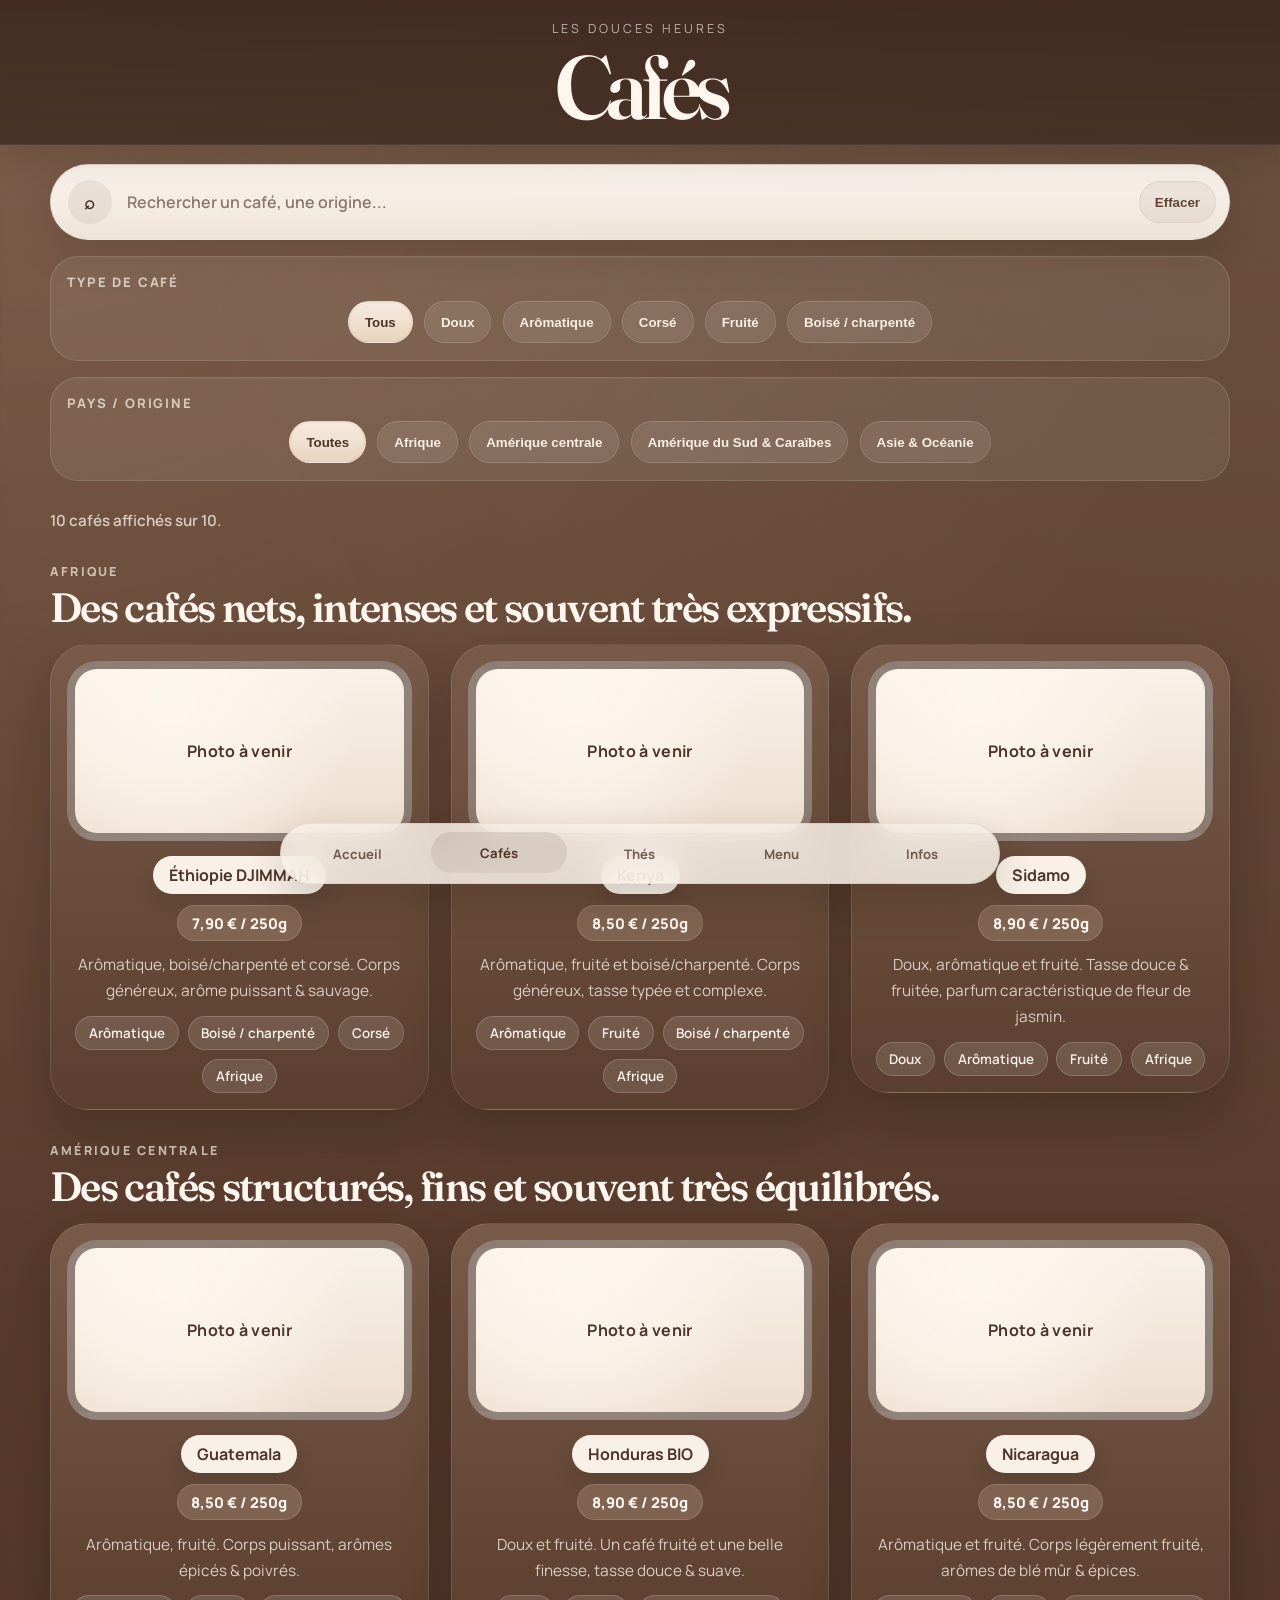
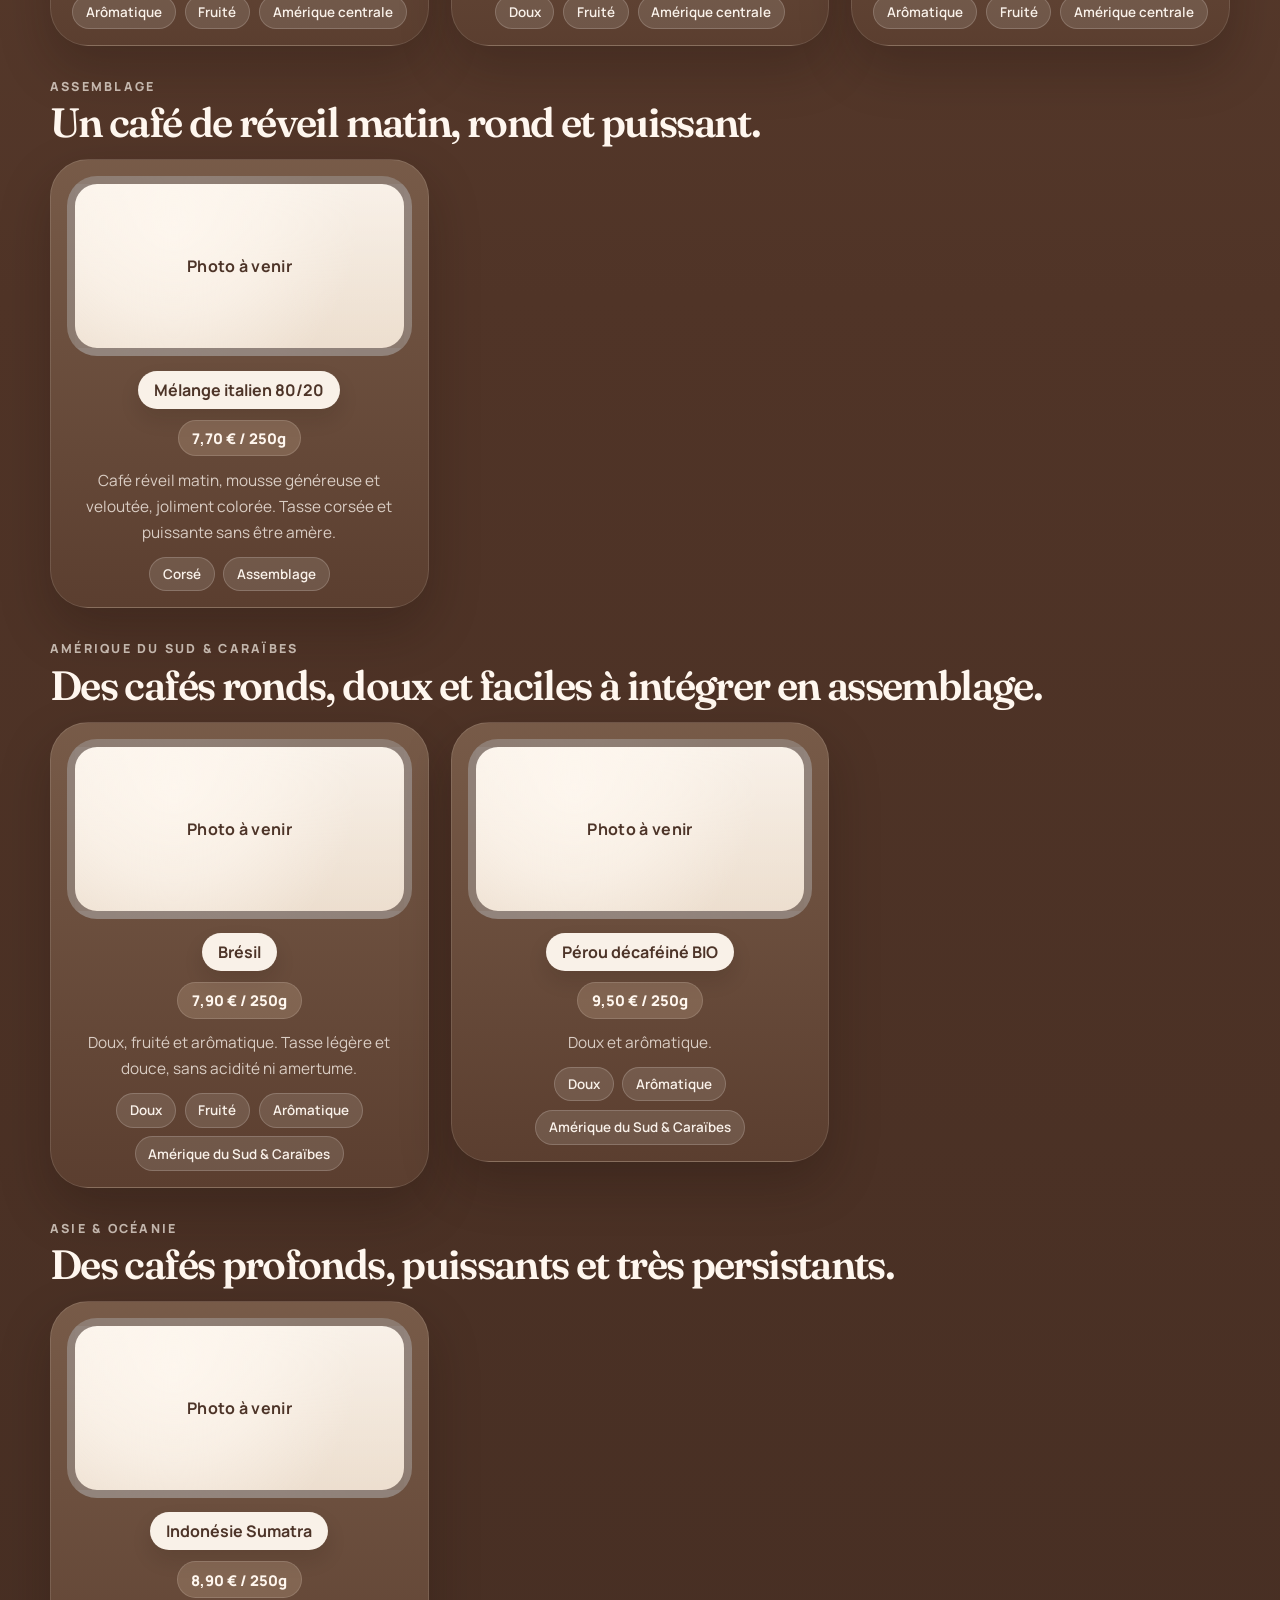
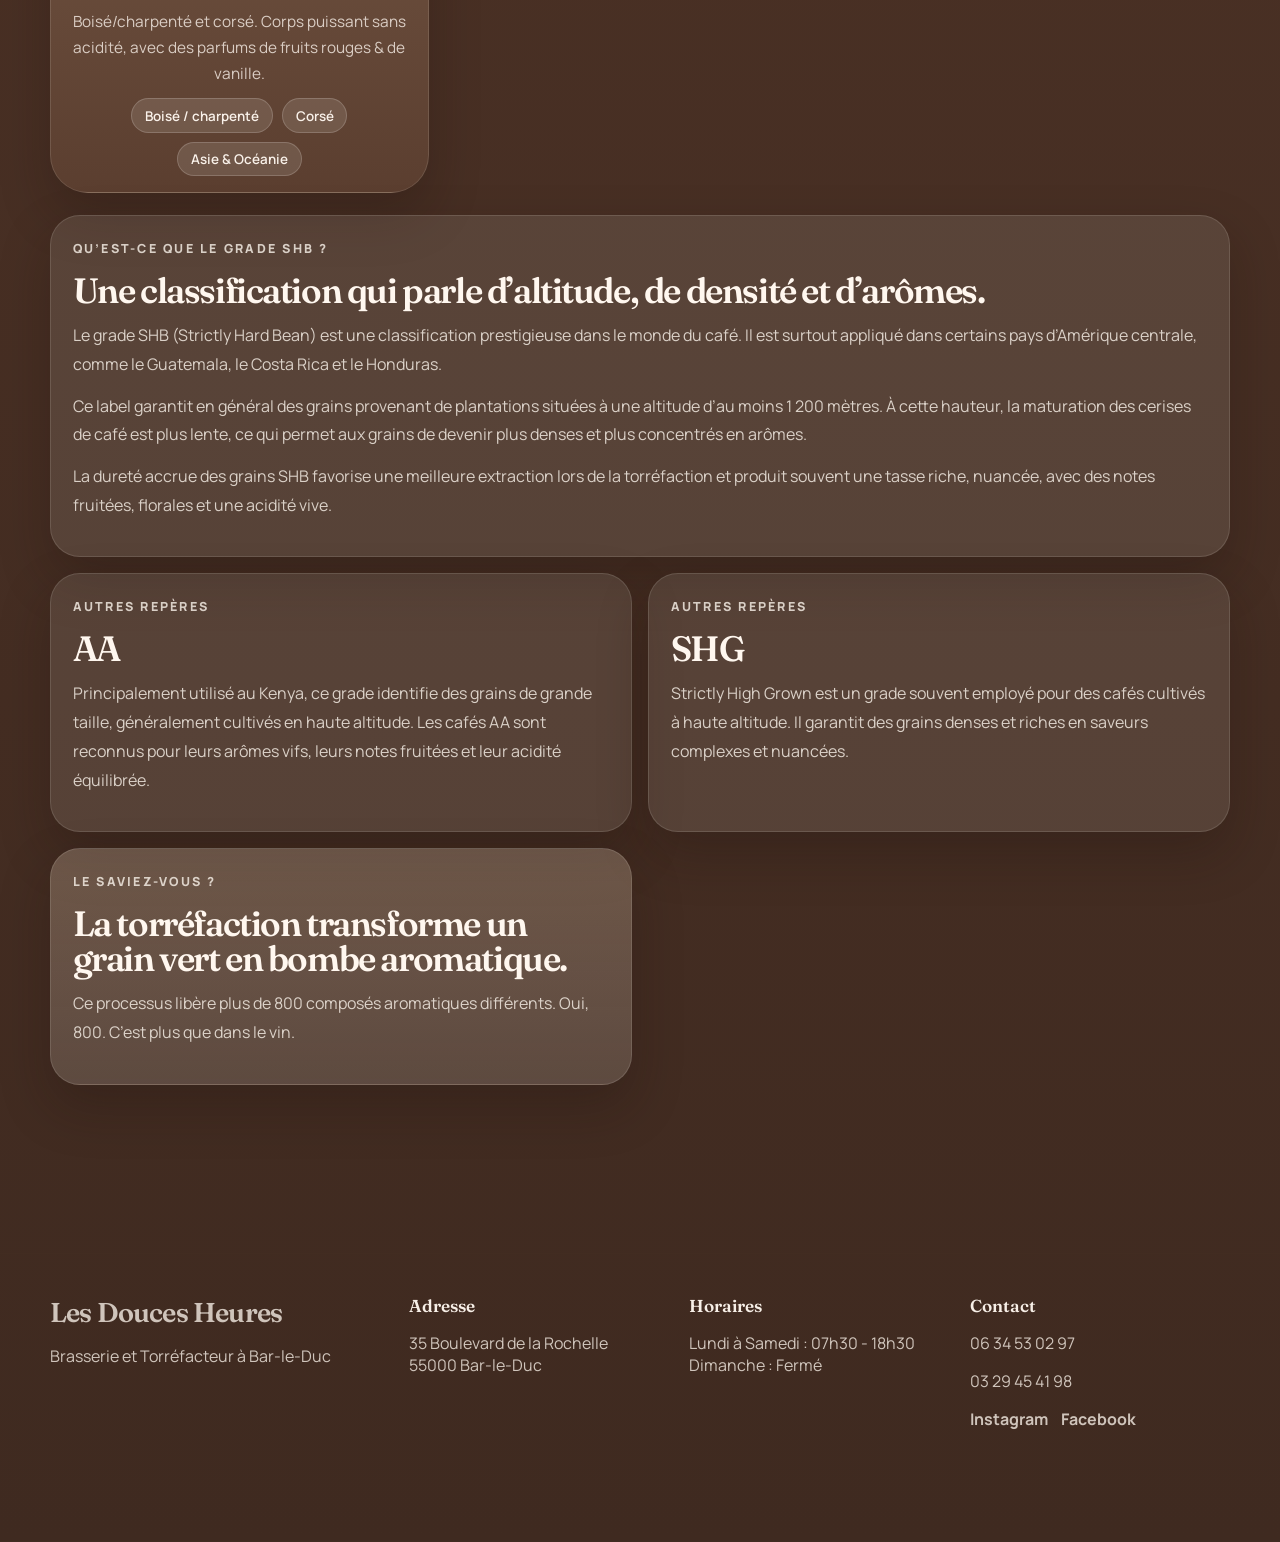
==== commit 7c7e1a45: "Ajuste la palette du menu" ====
--- a/cafes.html
+++ b/cafes.html
@@ -254,13 +254,23 @@
                   </div>
                 </article>
 
+              </div>
+            </section>
+
+            <section class="cafe-section">
+              <div class="cafe-section__head">
+                <p class="cafe-section__kicker">Assemblage</p>
+                <h2 class="cafe-section__title">Un café de réveil matin, rond et puissant.</h2>
+              </div>
+
+              <div class="cafe-grid">
                 <article
                   class="cafe-card cafe-card--wide"
                   data-cafe-card
                   data-name="Mélange italien 80/20"
                   data-types="doux fruite aromatique"
-                  data-origin="amerique-centrale"
-                  data-search="nicaragua doux fruite aromatique tasse suave equilibree aromes fruites cacaotes caramel beurre sale amerique centrale"
+                  data-origin="assemblage"
+                  data-search="melange italien 80/20 assemblage doux fruite aromatique tasse suave equilibree aromes fruites cacaotes caramel beurre sale"
                 >
                   <div class="cafe-card__frame cafe-card__frame--wide">
                     <div class="cafe-card__photo">Photo à venir</div>
--- a/styles.css
+++ b/styles.css
@@ -1586,11 +1586,20 @@
 }
 
 body.page-menu {
+  --menu-sky: #84ace7;
+  --menu-ice: #ddebff;
+  --menu-blue: #1a46a4;
   --page-bg:
-    radial-gradient(circle at top left, rgba(217, 199, 173, 0.28), transparent 24%),
-    radial-gradient(circle at right top, rgba(147, 160, 139, 0.2), transparent 28%),
-    linear-gradient(180deg, #f7f1e7 0%, #efe5d8 100%);
-  color: var(--text);
+    radial-gradient(circle at top left, rgba(132, 172, 231, 0.34), transparent 24%),
+    radial-gradient(circle at right top, rgba(26, 70, 164, 0.18), transparent 28%),
+    linear-gradient(180deg, #eef5ff 0%, #ddebff 100%);
+  --page-text: #12306f;
+  --page-muted: rgba(26, 70, 164, 0.78);
+  --menu-surface: rgba(221, 235, 255, 0.75);
+  --menu-surface-strong: rgba(132, 172, 231, 0.2);
+  --menu-border: rgba(26, 70, 164, 0.14);
+  --menu-shadow: 0 24px 60px rgba(26, 70, 164, 0.18);
+  color: var(--page-text);
 }
 
 body.page-menu .site-shell {
@@ -1614,6 +1623,13 @@
 
 body.page-menu .menu-book {
   margin-top: 0.35rem;
+  background:
+    linear-gradient(135deg, rgba(132, 172, 231, 0.28), rgba(26, 70, 164, 0.14)),
+    linear-gradient(180deg, rgba(255, 255, 255, 0.86), rgba(221, 235, 255, 0.72));
+  box-shadow:
+    0 30px 80px rgba(26, 70, 164, 0.22),
+    inset 0 1px 0 rgba(255, 255, 255, 0.88);
+  border: 1px solid rgba(26, 70, 164, 0.12);
 }
 
 .menu-hero {
@@ -1648,10 +1664,10 @@
   min-height: 52px;
   padding: 0.95rem 1.1rem;
   border-radius: 999px;
-  background: rgba(255, 255, 255, 0.58);
-  border: 1px solid rgba(77, 52, 40, 0.08);
+  background: rgba(221, 235, 255, 0.82);
+  border: 1px solid rgba(26, 70, 164, 0.14);
   box-shadow: var(--shadow-soft);
-  color: var(--coffee);
+  color: var(--menu-blue);
   font-weight: 800;
 }
 
@@ -1661,11 +1677,11 @@
   padding: 1rem;
   border-radius: 36px;
   background:
-    linear-gradient(135deg, rgba(77, 52, 40, 0.22), rgba(255, 255, 255, 0.18)),
-    linear-gradient(180deg, rgba(255, 255, 255, 0.82), rgba(255, 255, 255, 0.56));
+    linear-gradient(135deg, rgba(132, 172, 231, 0.32), rgba(26, 70, 164, 0.14)),
+    linear-gradient(180deg, rgba(255, 255, 255, 0.9), rgba(221, 235, 255, 0.74));
   box-shadow:
-    0 30px 80px rgba(55, 38, 25, 0.2),
-    inset 0 1px 0 rgba(255, 255, 255, 0.8);
+    0 30px 80px rgba(26, 70, 164, 0.2),
+    inset 0 1px 0 rgba(255, 255, 255, 0.9);
   backdrop-filter: blur(14px);
 }
 
@@ -1675,8 +1691,8 @@
   border-radius: 28px;
   pointer-events: none;
   background:
-    linear-gradient(90deg, rgba(44, 29, 22, 0.18), transparent 10%, transparent 90%, rgba(44, 29, 22, 0.16)),
-    linear-gradient(180deg, rgba(255, 255, 255, 0.16), transparent 34%, rgba(44, 29, 22, 0.05));
+    linear-gradient(90deg, rgba(26, 70, 164, 0.18), transparent 10%, transparent 90%, rgba(26, 70, 164, 0.14)),
+    linear-gradient(180deg, rgba(255, 255, 255, 0.18), transparent 34%, rgba(26, 70, 164, 0.05));
   opacity: 0.9;
 }
 
@@ -1720,11 +1736,11 @@
   border-radius: 24px;
   aspect-ratio: var(--menu-page-ratio, 0.74);
   background:
-    linear-gradient(180deg, rgba(255, 255, 255, 0.92), rgba(244, 236, 225, 0.86)),
-    #f8f3ea;
+    linear-gradient(180deg, rgba(255, 255, 255, 0.94), rgba(221, 235, 255, 0.88)),
+    #ddebff;
   box-shadow:
-    0 18px 40px rgba(55, 38, 25, 0.16),
-    inset 0 0 0 1px rgba(77, 52, 40, 0.06);
+    0 18px 40px rgba(26, 70, 164, 0.12),
+    inset 0 0 0 1px rgba(26, 70, 164, 0.08);
   transform-style: preserve-3d;
 }
 
@@ -1744,8 +1760,8 @@
   justify-content: center;
   padding: clamp(0.5rem, 1.6vw, 0.95rem);
   background:
-    radial-gradient(circle at top left, rgba(255, 255, 255, 0.9), transparent 30%),
-    linear-gradient(180deg, rgba(255, 255, 255, 0.7), rgba(241, 232, 220, 0.88));
+    radial-gradient(circle at top left, rgba(255, 255, 255, 0.94), transparent 30%),
+    linear-gradient(180deg, rgba(255, 255, 255, 0.82), rgba(221, 235, 255, 0.9));
 }
 
 .menu-book__paper::before {
@@ -1755,8 +1771,8 @@
   background:
     repeating-linear-gradient(
       135deg,
-      rgba(77, 52, 40, 0.018) 0,
-      rgba(77, 52, 40, 0.018) 2px,
+      rgba(26, 70, 164, 0.018) 0,
+      rgba(26, 70, 164, 0.018) 2px,
       transparent 2px,
       transparent 8px
     );
@@ -1769,8 +1785,8 @@
   position: absolute;
   inset: 0;
   box-shadow:
-    inset 18px 0 30px -22px rgba(44, 29, 22, 0.4),
-    inset -18px 0 30px -22px rgba(44, 29, 22, 0.4);
+    inset 18px 0 30px -22px rgba(26, 70, 164, 0.25),
+    inset -18px 0 30px -22px rgba(26, 70, 164, 0.25);
   pointer-events: none;
 }
 
@@ -1790,7 +1806,7 @@
   max-height: 100%;
   border-radius: 14px;
   background: #fff;
-  box-shadow: 0 14px 28px rgba(55, 38, 25, 0.08);
+  box-shadow: 0 14px 28px rgba(26, 70, 164, 0.1);
 }
 
 .menu-book__flip {
@@ -1805,7 +1821,7 @@
 }
 
 .menu-book__flip .menu-book__paper {
-  box-shadow: 0 24px 50px rgba(55, 38, 25, 0.18);
+  box-shadow: 0 24px 50px rgba(26, 70, 164, 0.18);
 }
 
 .menu-book__flip.is-next {
@@ -1842,17 +1858,17 @@
   border: 0;
   border-radius: 50%;
   background:
-    linear-gradient(180deg, #6a4b39, #4d3428);
+    linear-gradient(180deg, #84ace7, #1a46a4);
   color: #fff;
   font-size: 2rem;
   cursor: pointer;
-  box-shadow: 0 16px 34px rgba(77, 52, 40, 0.24);
+  box-shadow: 0 16px 34px rgba(26, 70, 164, 0.28);
   transition: transform 200ms ease, opacity 200ms ease, box-shadow 200ms ease;
 }
 
 .menu-arrow:hover:not(:disabled) {
   transform: translateY(-2px);
-  box-shadow: 0 20px 40px rgba(77, 52, 40, 0.28);
+  box-shadow: 0 20px 40px rgba(26, 70, 164, 0.34);
 }
 
 .menu-arrow:disabled {
@@ -1864,7 +1880,7 @@
   display: grid;
   gap: 0.2rem;
   text-align: center;
-  color: var(--coffee);
+  color: var(--menu-blue);
 }
 
 .menu-book__status strong {
@@ -1877,7 +1893,7 @@
 .menu-book__hint,
 .menu-book__error {
   font-size: 0.95rem;
-  color: var(--muted);
+  color: rgba(26, 70, 164, 0.72);
 }
 
 .menu-book__hint {
@@ -1888,7 +1904,39 @@
 .menu-book__error {
   margin: 0.85rem 0 0;
   text-align: center;
-  color: #8a3d29;
+  color: #1a46a4;
+}
+
+body.page-menu .footer {
+  background: linear-gradient(180deg, rgba(221, 235, 255, 0.7), rgba(255, 255, 255, 0.9));
+  border-top: 1px solid rgba(26, 70, 164, 0.12);
+}
+
+body.page-menu .footer h3,
+body.page-menu .footer__logo,
+body.page-menu .footer p,
+body.page-menu .footer__bottom a {
+  color: var(--page-text);
+}
+
+body.page-menu .socials a {
+  color: var(--menu-blue);
+}
+
+body.page-menu .bottom-nav {
+  background: rgba(221, 235, 255, 0.9);
+  border: 1px solid rgba(26, 70, 164, 0.12);
+  box-shadow: 0 16px 40px rgba(26, 70, 164, 0.18);
+}
+
+body.page-menu .bottom-nav__item {
+  color: rgba(26, 70, 164, 0.78);
+}
+
+body.page-menu .bottom-nav__item:hover,
+body.page-menu .bottom-nav__item.is-active {
+  background: linear-gradient(180deg, rgba(132, 172, 231, 0.2), rgba(26, 70, 164, 0.1));
+  color: var(--menu-blue);
 }
 
 @media (max-width: 1100px) {
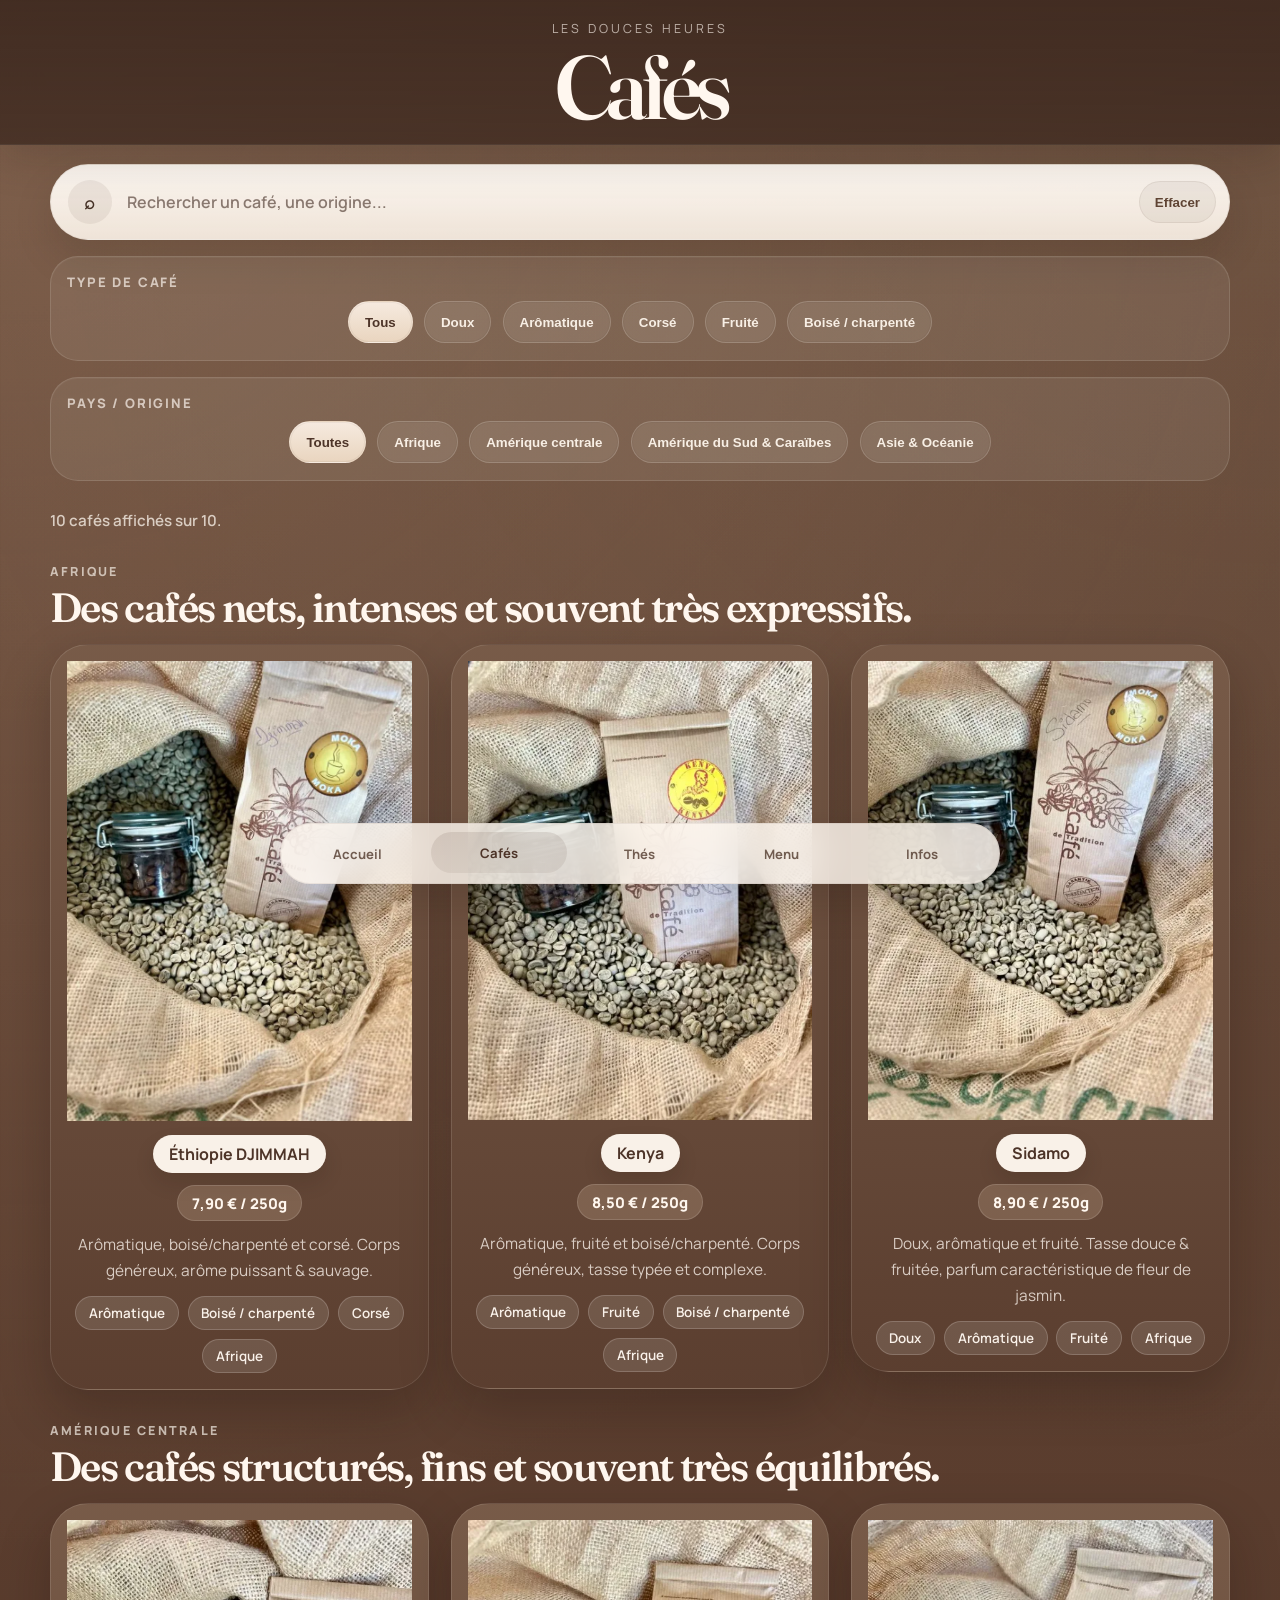
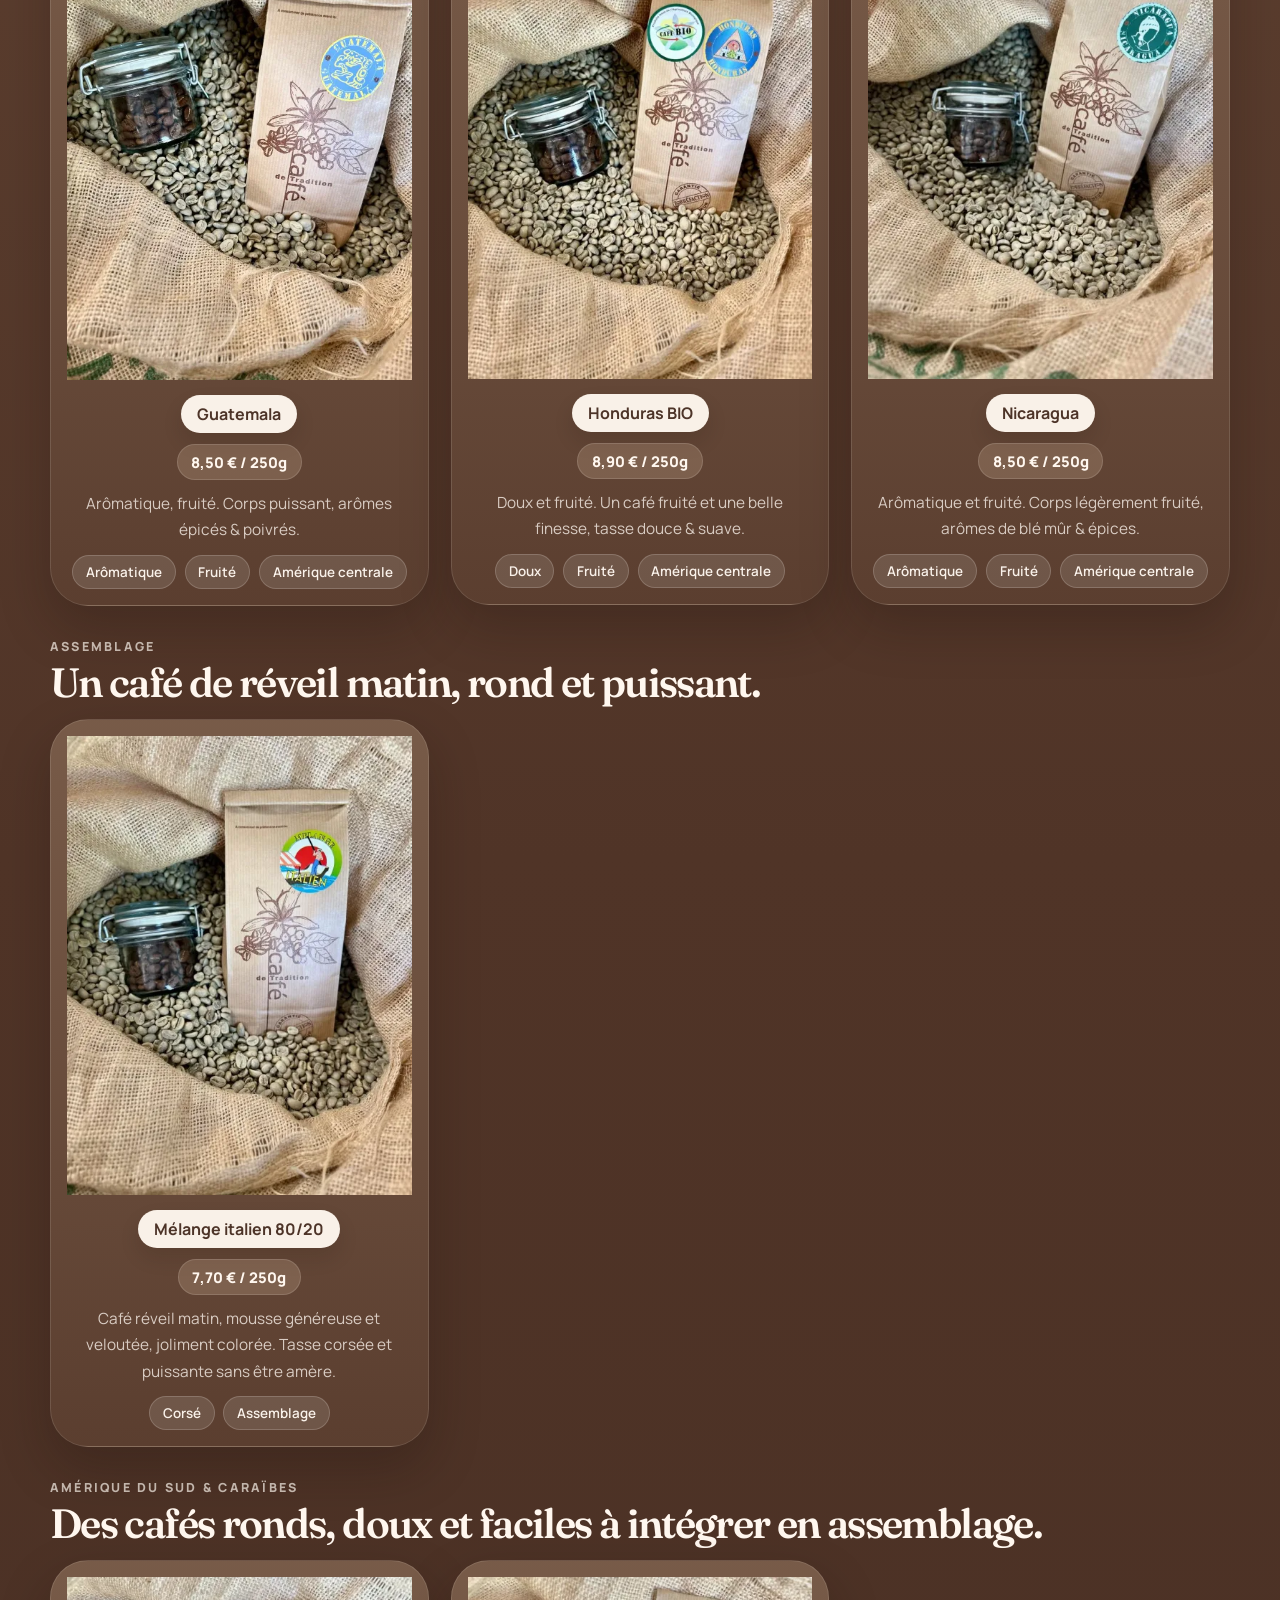
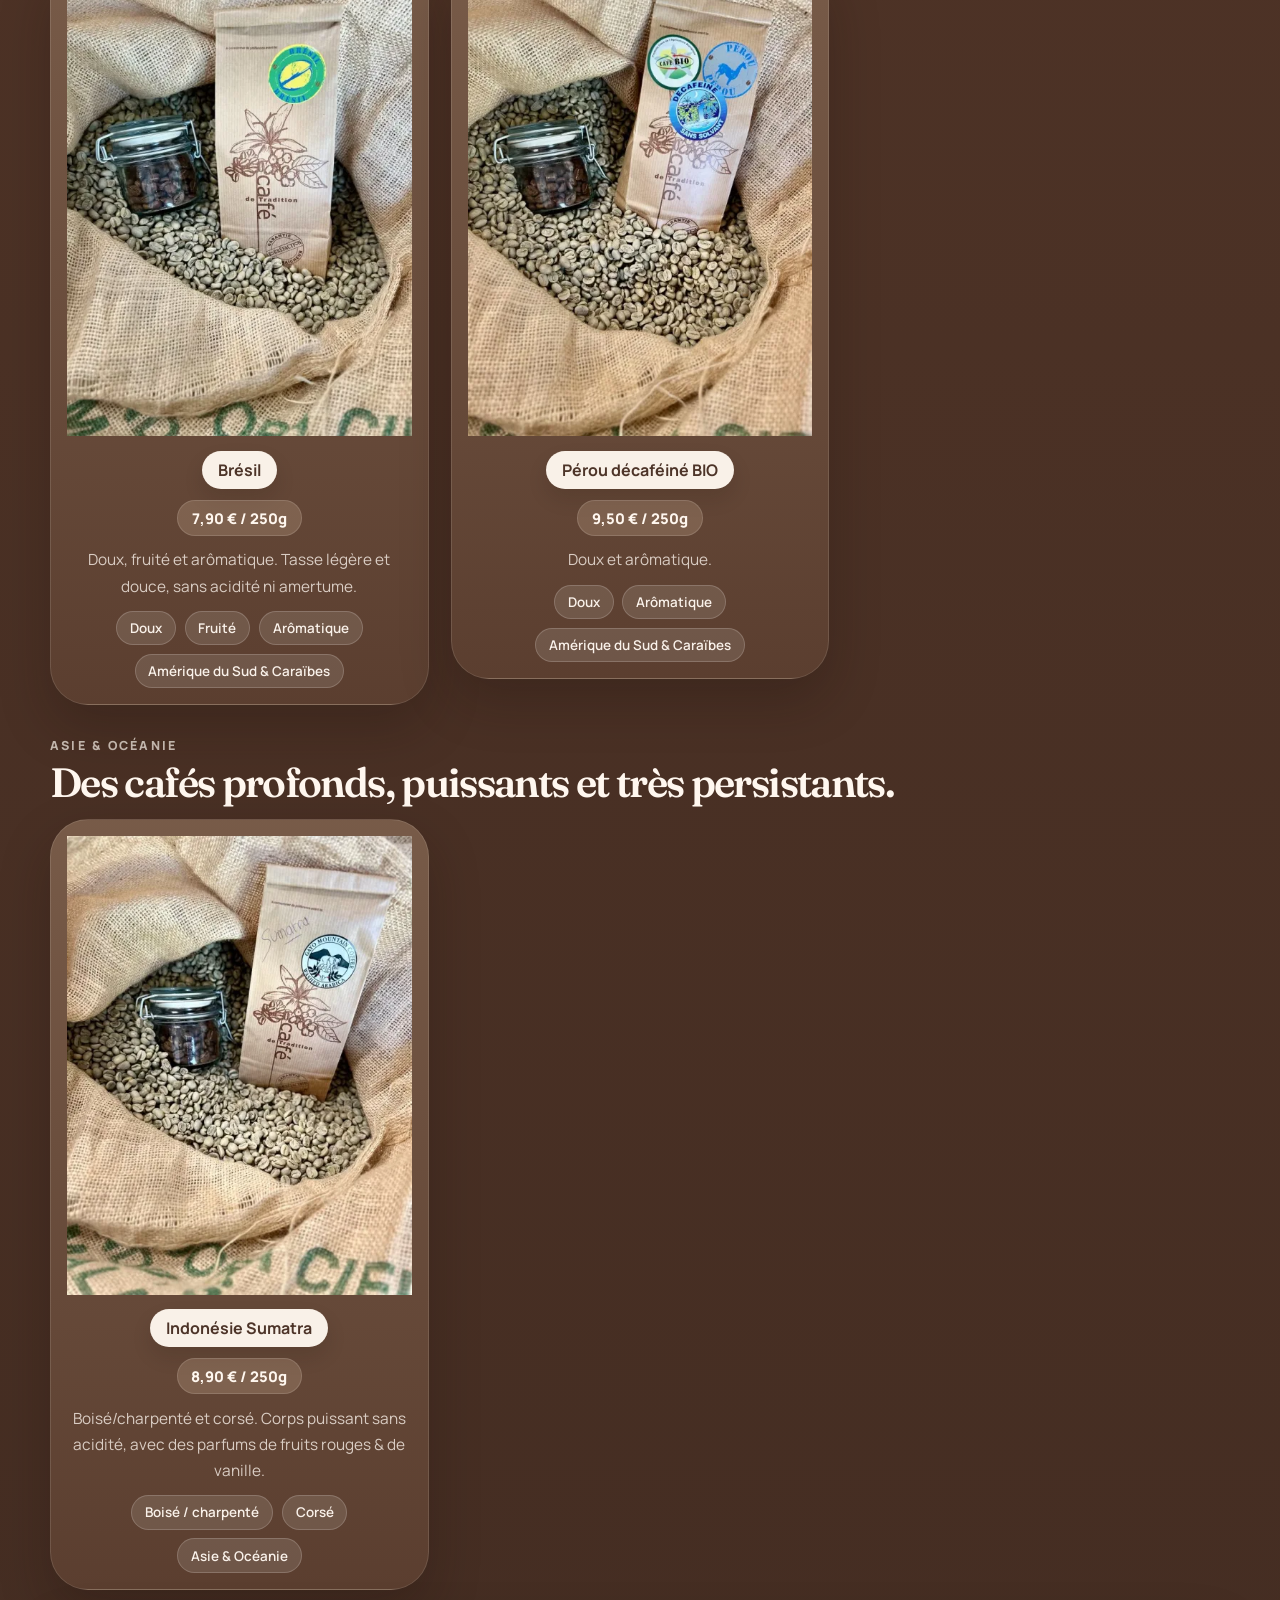
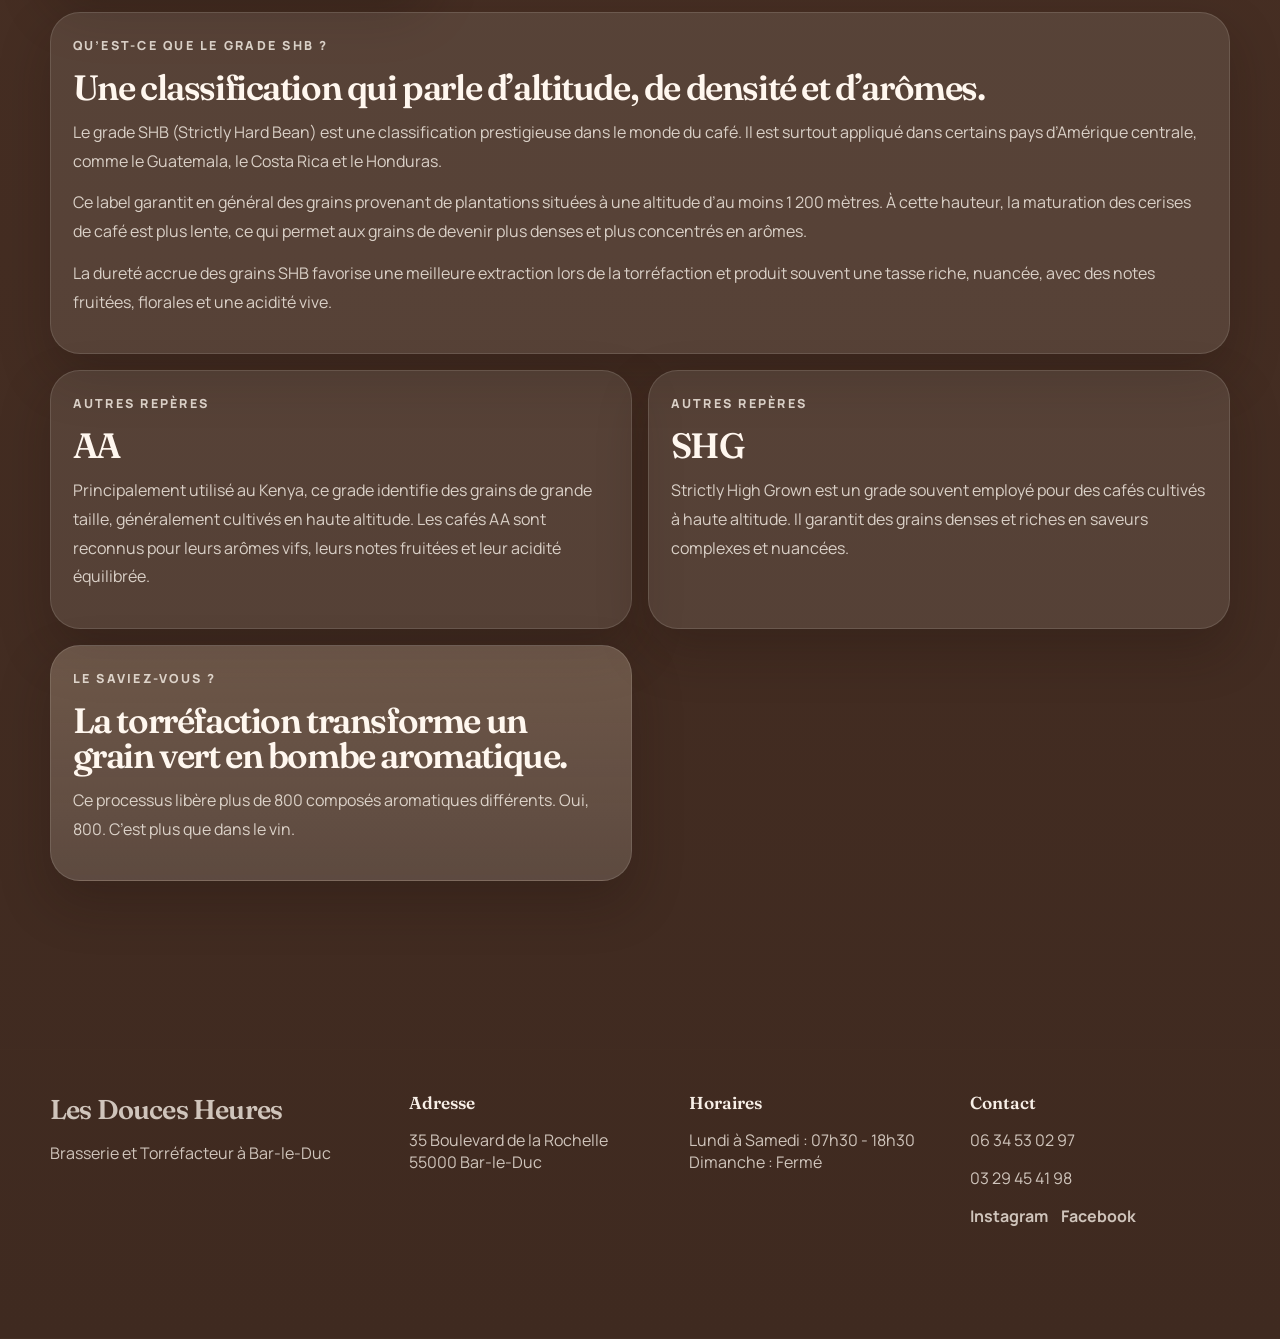
==== commit d05411dc: "Ajoute les visuels cafe et ajuste le contenu" ====
--- a/cafes.html
+++ b/cafes.html
@@ -98,7 +98,7 @@
                   data-search="ethiopie moka djimmah arromatique boise charpente corse corps genereux arome puissant sauvage afrique"
                 >
                   <div class="cafe-card__frame">
-                    <div class="cafe-card__photo">Photo à venir</div>
+                    <img src="coffee/Éthiopie.jpg" alt="" />
                     <div class="cafe-card__meta">
                       <div class="cafe-card__name">Éthiopie DJIMMAH</div>
                       <div class="cafe-card__price">7,90 € / 250g</div>
@@ -125,7 +125,7 @@
                   data-search="kenya ab aromatique fruite boise charpente corps genereux tasse typique complexe framboise rhubarbe cassis afrique"
                 >
                   <div class="cafe-card__frame">
-                    <div class="cafe-card__photo">Photo à venir</div>
+                    <img src="coffee/Kenya.jpg" alt="" />
                     <div class="cafe-card__meta">
                       <div class="cafe-card__name">Kenya</div>
                       <div class="cafe-card__price">8,50 € / 250g</div>
@@ -152,7 +152,7 @@
                   data-search="sidamo doux aromatique fruite tasse douce fruitee parfum caracteristique fleur de jasmin afrique"
                 >
                   <div class="cafe-card__frame">
-                    <div class="cafe-card__photo">Photo à venir</div>
+                    <img src="coffee/Sidamo.jpg" alt="" />
                     <div class="cafe-card__meta">
                       <div class="cafe-card__name">Sidamo</div>
                       <div class="cafe-card__price">8,90 € / 250g</div>
@@ -188,7 +188,7 @@
                   data-search="guatemala shb strictly hard bean aromatique fruite corps puissant aromes epices poivres amerique centrale"
                 >
                   <div class="cafe-card__frame">
-                    <div class="cafe-card__photo">Photo à venir</div>
+                    <img src="coffee/Guatemala.jpg" alt="" />
                     <div class="cafe-card__meta">
                       <div class="cafe-card__name">Guatemala</div>
                       <div class="cafe-card__price">8,50 € / 250g</div>
@@ -213,7 +213,7 @@
                   data-search="honduras shg bio doux fruite strictly high grown cafe fruité belle finesse tasse douce suave amerique centrale"
                 >
                   <div class="cafe-card__frame">
-                    <div class="cafe-card__photo">Photo à venir</div>
+                    <img src="coffee/Honduras.jpg" alt="" />
                     <div class="cafe-card__meta">
                       <div class="cafe-card__name">Honduras BIO</div>
                       <div class="cafe-card__price">8,90 € / 250g</div>
@@ -238,7 +238,7 @@
                   data-search="nicaragua aromatique fruite corps legerement fruite aromes ble mur et epices amerique centrale"
                 >
                   <div class="cafe-card__frame">
-                    <div class="cafe-card__photo">Photo à venir</div>
+                    <img src="coffee/Nicaragua.jpg" alt="" />
                     <div class="cafe-card__meta">
                       <div class="cafe-card__name">Nicaragua</div>
                       <div class="cafe-card__price">8,50 € / 250g</div>
@@ -273,7 +273,7 @@
                   data-search="melange italien 80/20 assemblage doux fruite aromatique tasse suave equilibree aromes fruites cacaotes caramel beurre sale"
                 >
                   <div class="cafe-card__frame cafe-card__frame--wide">
-                    <div class="cafe-card__photo">Photo à venir</div>
+                    <img src="coffee/italien.jpg" alt="" />
                     <div class="cafe-card__meta">
                       <div class="cafe-card__name">Mélange italien 80/20</div>
                       <div class="cafe-card__price">7,70 € / 250g</div>
@@ -307,7 +307,7 @@
                   data-search="bresil santos doux fruite aromatique tasse legere douce sans acidite ni amertume amerique du sud caraibes"
                 >
                   <div class="cafe-card__frame">
-                    <div class="cafe-card__photo">Photo à venir</div>
+                    <img src="coffee/Bresil.jpg" alt="" />
                     <div class="cafe-card__meta">
                       <div class="cafe-card__name">Brésil</div>
                       <div class="cafe-card__price">7,90 € / 250g</div>
@@ -333,7 +333,7 @@
                   data-search="perou decafeine bio doux aromatique cafe doux et aromatique amerique du sud caraibes"
                 >
                   <div class="cafe-card__frame">
-                    <div class="cafe-card__photo">Photo à venir</div>
+                    <img src="coffee/Perou.jpg" alt="" />
                     <div class="cafe-card__meta">
                       <div class="cafe-card__name">Pérou décaféiné BIO</div>
                       <div class="cafe-card__price">9,50 € / 250g</div>
@@ -367,7 +367,7 @@
                   data-search="indonesie sumatra boise charpente corse corps puissant sans acidite parfums fruits rouges vanille asie oceanie"
                 >
                   <div class="cafe-card__frame cafe-card__frame--wide">
-                    <div class="cafe-card__photo">Photo à venir</div>
+                    <img src="coffee/Sumatra.jpg" alt="" />
                     <div class="cafe-card__meta">
                       <div class="cafe-card__name">Indonésie Sumatra</div>
                       <div class="cafe-card__price">8,90 € / 250g</div>
--- a/styles.css
+++ b/styles.css
@@ -1602,6 +1602,60 @@
   color: var(--page-text);
 }
 
+body.page-menu.page-cafes .site-shell {
+  background:
+    radial-gradient(circle at top left, rgba(132, 172, 231, 0.24), transparent 22%),
+    radial-gradient(circle at top right, rgba(26, 70, 164, 0.14), transparent 26%),
+    linear-gradient(180deg, #eef5ff 0%, #ddebff 100%);
+}
+
+body.page-menu.page-cafes .cafe-hero {
+  background: linear-gradient(180deg, rgba(26, 70, 164, 0.96) 0%, rgba(26, 70, 164, 0.86) 100%);
+  border-bottom: 1px solid rgba(221, 235, 255, 0.14);
+  box-shadow: 0 12px 40px rgba(26, 70, 164, 0.16);
+}
+
+body.page-menu.page-cafes .cafe-hero__eyebrow,
+body.page-menu.page-cafes .cafe-hero__lead {
+  color: rgba(221, 235, 255, 0.82);
+}
+
+body.page-menu.page-cafes .cafe-hero__title {
+  color: #eef5ff;
+}
+
+body.page-menu.page-cafes .footer {
+  background: linear-gradient(180deg, rgba(221, 235, 255, 0.78), rgba(255, 255, 255, 0.92));
+  border-top: 1px solid rgba(26, 70, 164, 0.14);
+}
+
+body.page-menu.page-cafes .footer__logo,
+body.page-menu.page-cafes .footer h3,
+body.page-menu.page-cafes .footer p,
+body.page-menu.page-cafes .footer__bottom a {
+  color: var(--page-text);
+}
+
+body.page-menu.page-cafes .socials a {
+  color: var(--menu-blue);
+}
+
+body.page-menu.page-cafes .bottom-nav {
+  background: rgba(221, 235, 255, 0.94);
+  border: 1px solid rgba(26, 70, 164, 0.14);
+  box-shadow: 0 16px 40px rgba(26, 70, 164, 0.18);
+}
+
+body.page-menu.page-cafes .bottom-nav__item {
+  color: rgba(26, 70, 164, 0.78);
+}
+
+body.page-menu.page-cafes .bottom-nav__item:hover,
+body.page-menu.page-cafes .bottom-nav__item.is-active {
+  background: linear-gradient(180deg, rgba(132, 172, 231, 0.2), rgba(26, 70, 164, 0.12));
+  color: var(--menu-blue);
+}
+
 body.page-menu .site-shell {
   min-height: 100svh;
 }
@@ -1630,6 +1684,47 @@
     0 30px 80px rgba(26, 70, 164, 0.22),
     inset 0 1px 0 rgba(255, 255, 255, 0.88);
   border: 1px solid rgba(26, 70, 164, 0.12);
+}
+
+body.page-menu .cafe-hero__eyebrow,
+body.page-menu .cafe-hero__lead {
+  color: rgba(221, 235, 255, 0.82);
+}
+
+body.page-menu .cafe-hero__title {
+  color: #eef5ff;
+}
+
+body.page-menu .footer {
+  background: linear-gradient(180deg, rgba(221, 235, 255, 0.78), rgba(255, 255, 255, 0.92));
+  border-top: 1px solid rgba(26, 70, 164, 0.14);
+}
+
+body.page-menu .footer__logo,
+body.page-menu .footer h3,
+body.page-menu .footer p,
+body.page-menu .footer__bottom a {
+  color: var(--page-text);
+}
+
+body.page-menu .socials a {
+  color: var(--menu-blue);
+}
+
+body.page-menu .bottom-nav {
+  background: rgba(221, 235, 255, 0.94);
+  border: 1px solid rgba(26, 70, 164, 0.14);
+  box-shadow: 0 16px 40px rgba(26, 70, 164, 0.18);
+}
+
+body.page-menu .bottom-nav__item {
+  color: rgba(26, 70, 164, 0.78);
+}
+
+body.page-menu .bottom-nav__item:hover,
+body.page-menu .bottom-nav__item.is-active {
+  background: linear-gradient(180deg, rgba(132, 172, 231, 0.2), rgba(26, 70, 164, 0.12));
+  color: var(--menu-blue);
 }
 
 .menu-hero {
@@ -1907,38 +2002,6 @@
   color: #1a46a4;
 }
 
-body.page-menu .footer {
-  background: linear-gradient(180deg, rgba(221, 235, 255, 0.7), rgba(255, 255, 255, 0.9));
-  border-top: 1px solid rgba(26, 70, 164, 0.12);
-}
-
-body.page-menu .footer h3,
-body.page-menu .footer__logo,
-body.page-menu .footer p,
-body.page-menu .footer__bottom a {
-  color: var(--page-text);
-}
-
-body.page-menu .socials a {
-  color: var(--menu-blue);
-}
-
-body.page-menu .bottom-nav {
-  background: rgba(221, 235, 255, 0.9);
-  border: 1px solid rgba(26, 70, 164, 0.12);
-  box-shadow: 0 16px 40px rgba(26, 70, 164, 0.18);
-}
-
-body.page-menu .bottom-nav__item {
-  color: rgba(26, 70, 164, 0.78);
-}
-
-body.page-menu .bottom-nav__item:hover,
-body.page-menu .bottom-nav__item.is-active {
-  background: linear-gradient(180deg, rgba(132, 172, 231, 0.2), rgba(26, 70, 164, 0.1));
-  color: var(--menu-blue);
-}
-
 @media (max-width: 1100px) {
   .menu-hero {
     grid-template-columns: 1fr;
